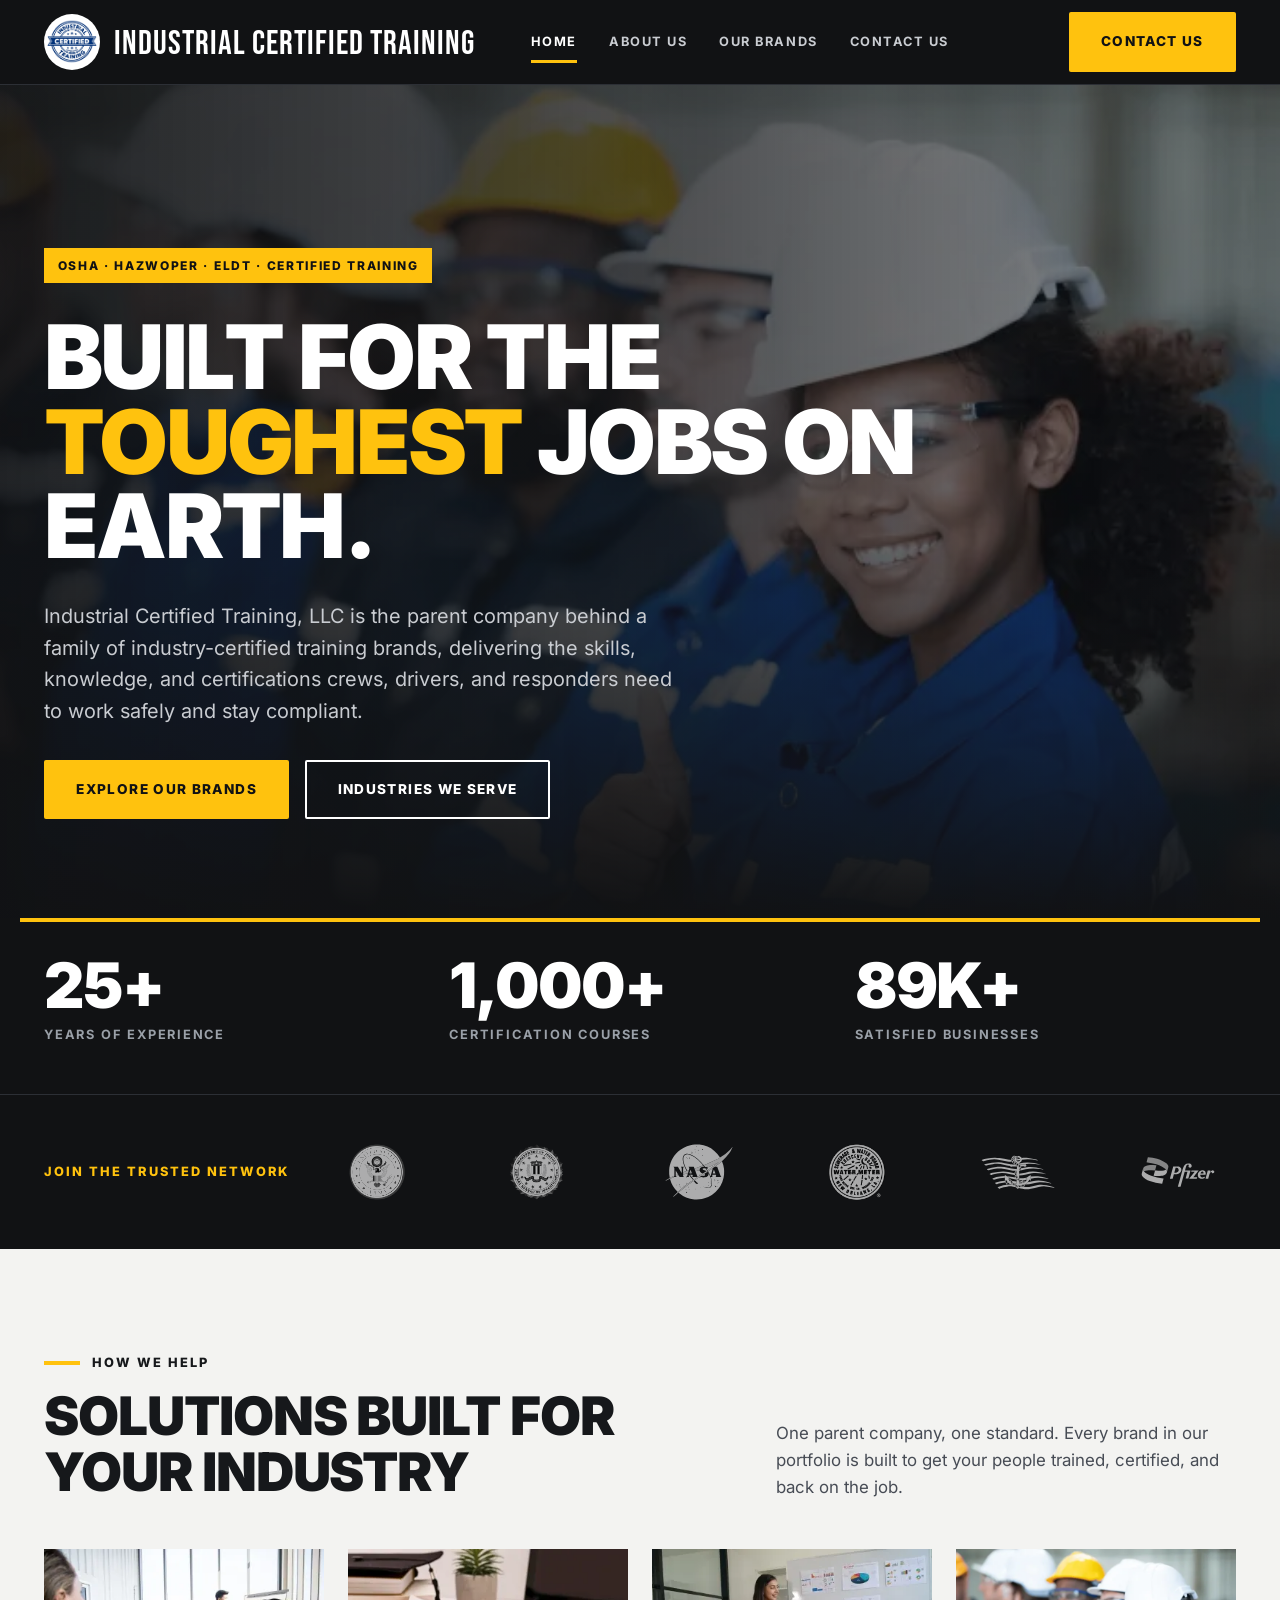
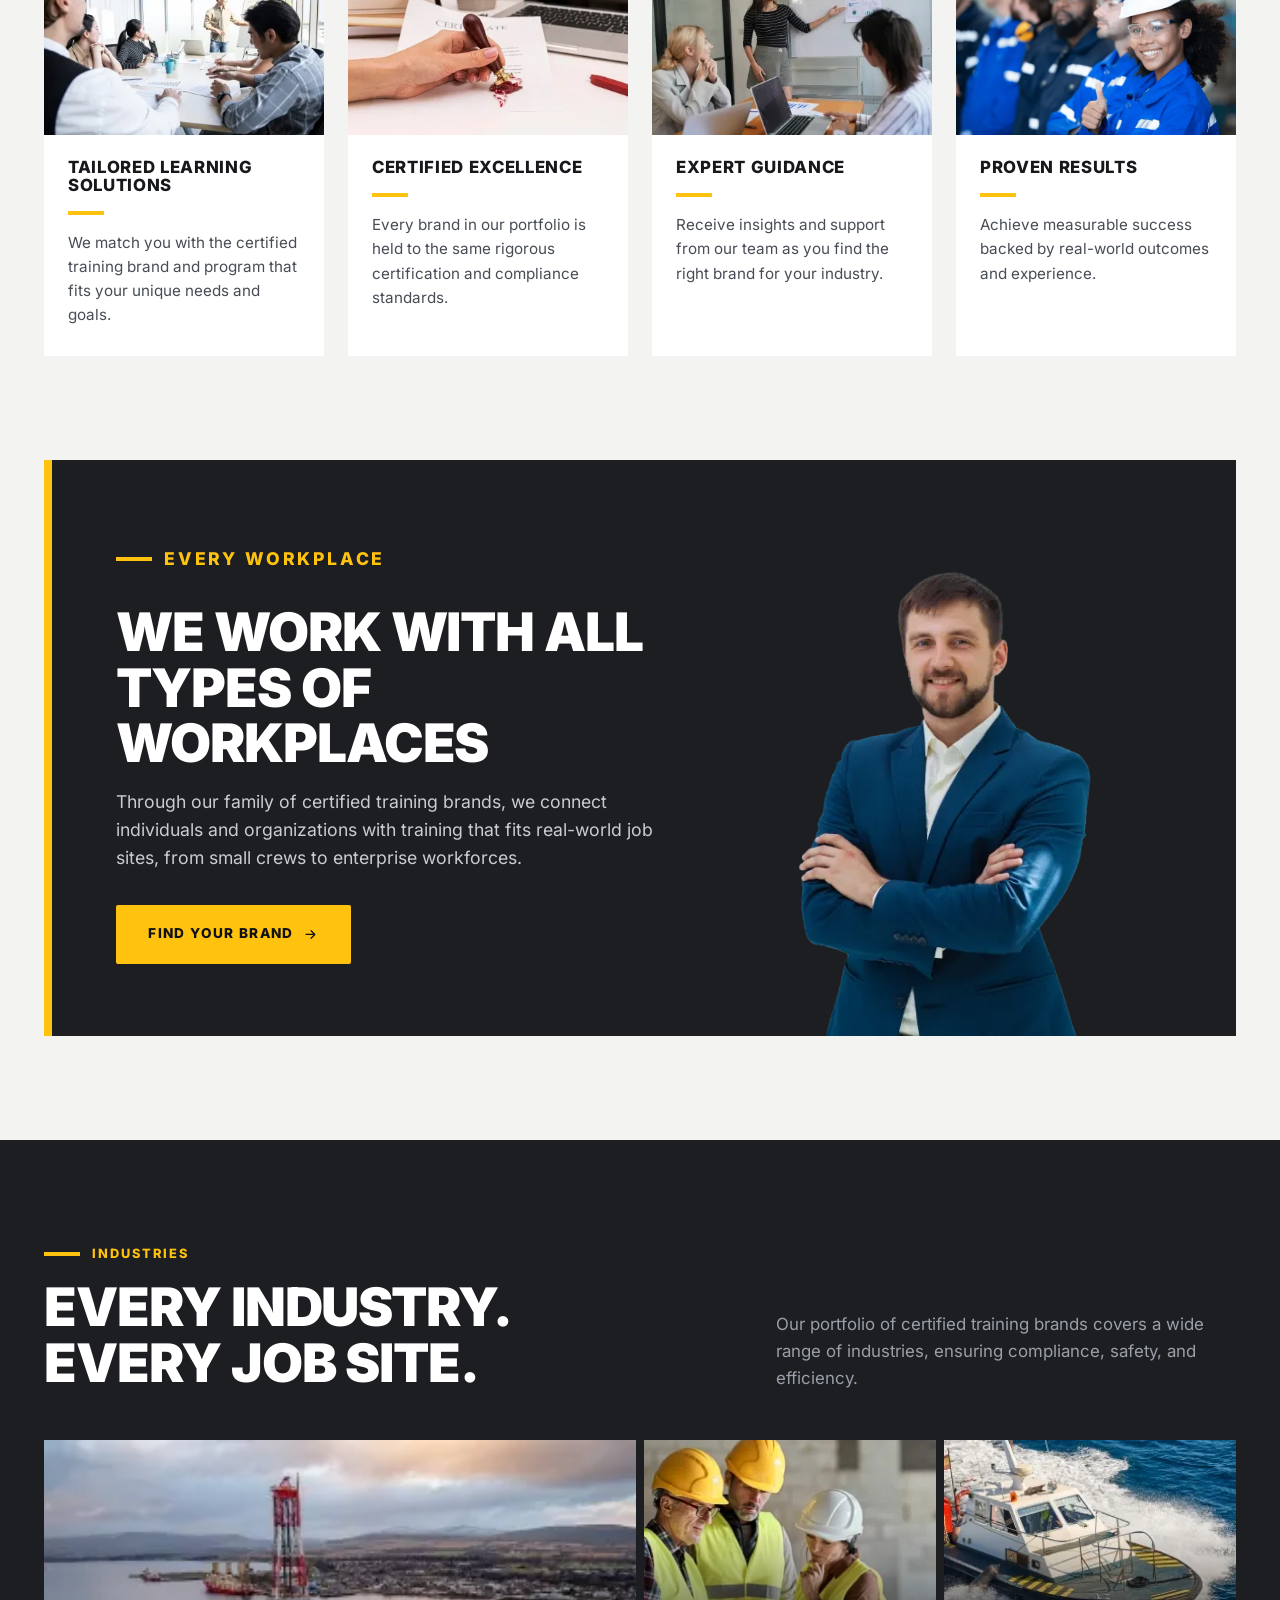
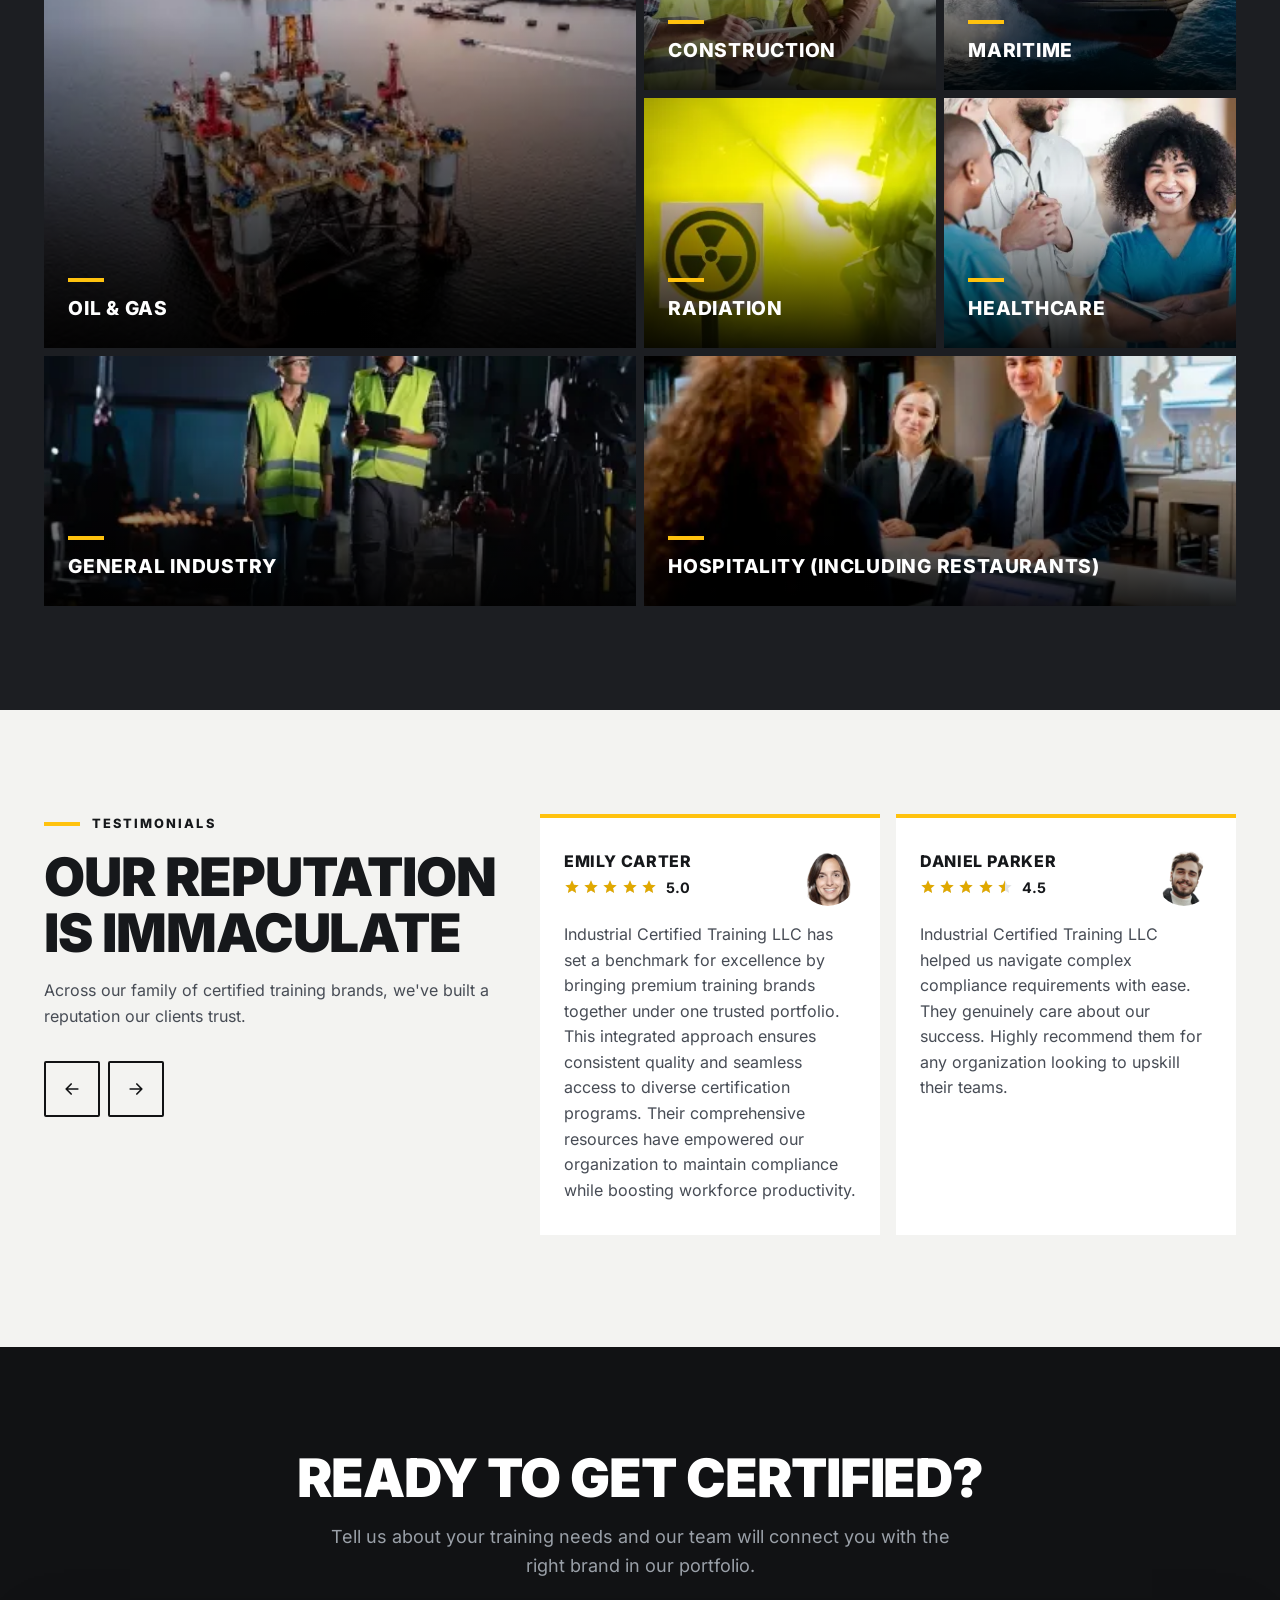
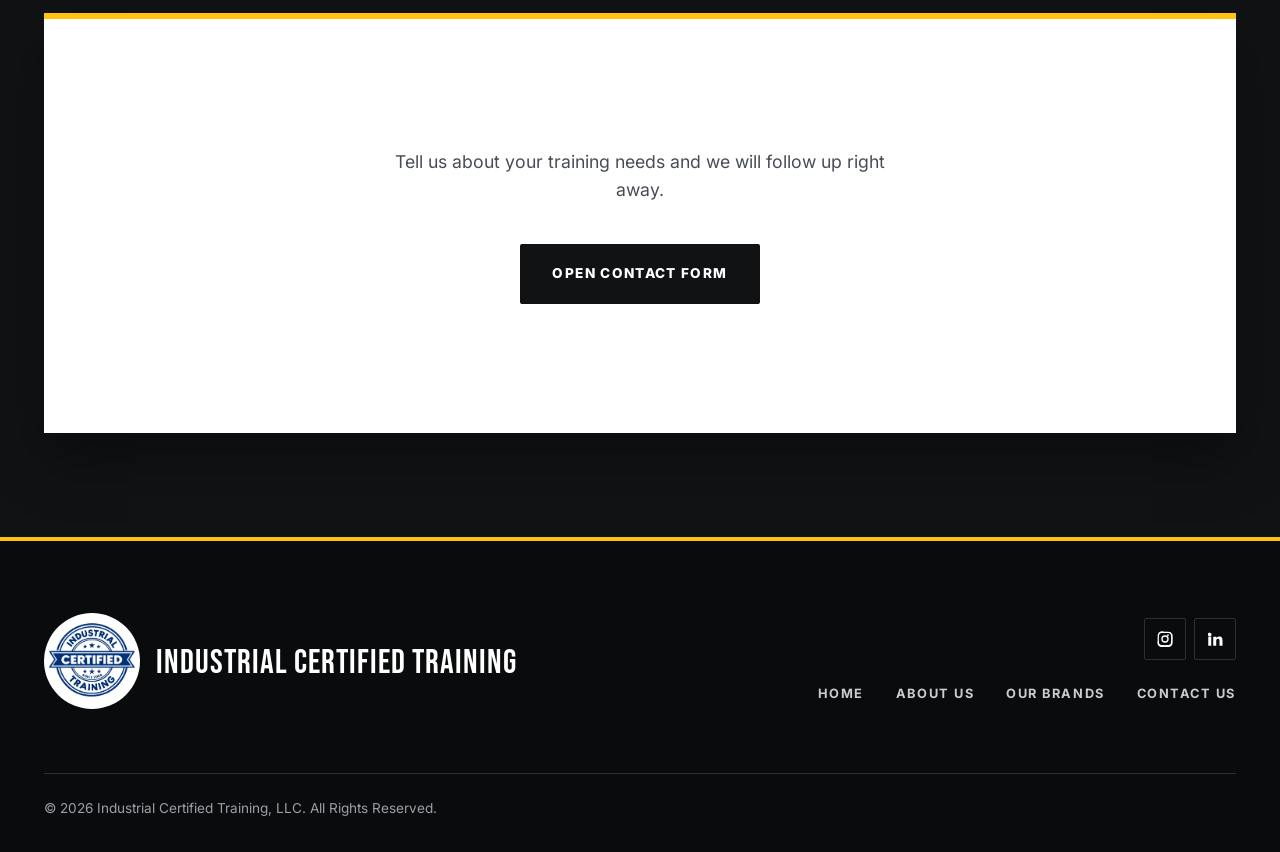
==== index.html @ 362e0325 "Use Bebas Neue wordmark in header/footer; center and tighten brand cards - Header and footer company" ====
<!DOCTYPE html>
<html lang="en">
<head>
    <meta charset="UTF-8">
    <meta name="viewport" content="width=device-width, initial-scale=1.0">

    <!-- Google tag (gtag.js) -->
    <script async src="https://www.googletagmanager.com/gtag/js?id=G-7F2FLD8WXP"></script>
    <script>
      window.dataLayer = window.dataLayer || [];
      function gtag(){dataLayer.push(arguments);}
      gtag('js', new Date());
      gtag('config', 'G-7F2FLD8WXP');
    </script>
    <title>Industrial Certified Training | OSHA, HAZWOPER &amp; Safety Certifications</title>
    <meta name="description" content="Industrial Certified Training is the parent company behind a family of industry-certified safety and compliance training brands serving construction, maritime, healthcare, oil &amp; gas, and more.">
    <meta name="robots" content="index, follow">
    <link rel="canonical" href="https://ictraining.us/">

    <meta property="og:type" content="website">
    <meta property="og:site_name" content="Industrial Certified Training">
    <meta property="og:url" content="https://ictraining.us/">
    <meta property="og:title" content="Industrial Certified Training | OSHA, HAZWOPER &amp; Safety Certifications">
    <meta property="og:description" content="Industrial Certified Training is the parent company behind a family of industry-certified safety and compliance training brands serving construction, maritime, healthcare, oil &amp; gas, and more.">
    <meta property="og:image" content="https://ictraining.us/images/home/home-banner.webp">
    <meta property="og:locale" content="en_US">

    <link rel="icon" href="./images/home/footer-logo.webp" type="image/webp">
    <link rel="preload" href="fonts/inter-var.woff2" as="font" type="font/woff2" crossorigin>
    <link rel="preload" href="fonts/bebas-neue.woff2" as="font" type="font/woff2" crossorigin>
    <link rel="preload" href="images/home/proven-results.webp" as="image" fetchpriority="high">
    <link rel="stylesheet" href="css/style.css">
    <script type="application/ld+json">
    {
      "@context": "https://schema.org",
      "@graph": [
        {
          "@type": "Organization",
          "@id": "https://ictraining.us/#organization",
          "name": "Industrial Certified Training",
          "legalName": "Industrial Certified Training, LLC",
          "url": "https://ictraining.us/",
          "logo": "https://ictraining.us/images/home/footer-logo.webp",
          "description": "Industrial Certified Training, LLC is the parent company behind a family of industry-certified safety and compliance training brands, including HAZWOPER-OSHA, ELDT Training, and OSHA certification programs, serving construction, maritime, healthcare, oil & gas, and general industry.",
          "brand": [
            { "@type": "Brand", "name": "HAZWOPER-OSHA", "url": "https://hazwoper-osha.com" },
            { "@type": "Brand", "name": "ELDT Training", "url": "https://eldttraining.us" },
            { "@type": "Brand", "name": "OSHA Training", "url": "https://oshascorm.org" }
          ],
          "sameAs": [
            "https://www.instagram.com/industrial_certified_training/",
            "https://www.linkedin.com/company/industrial-certified-training/"
          ]
        },
        {
          "@type": "WebSite",
          "@id": "https://ictraining.us/#website",
          "url": "https://ictraining.us/",
          "name": "Industrial Certified Training",
          "publisher": { "@id": "https://ictraining.us/#organization" }
        },
        {
          "@type": "BreadcrumbList",
          "@id": "https://ictraining.us/#breadcrumb",
          "itemListElement": [
            { "@type": "ListItem", "position": 1, "name": "Home", "item": "https://ictraining.us/" }
          ]
        }
      ]
    }
    </script>
</head>
<body>
    <a class="skip-link" href="#main">Skip to content</a>

    <svg aria-hidden="true" style="position:absolute;width:0;height:0;overflow:hidden" focusable="false">
        <symbol id="icon-menu" viewBox="0 0 24 24"><path d="M3 6h18M3 12h18M3 18h18" stroke="currentColor" stroke-width="2" stroke-linecap="round"/></symbol>
        <symbol id="icon-close" viewBox="0 0 24 24"><path d="M6 6l12 12M18 6L6 18" stroke="currentColor" stroke-width="2" stroke-linecap="round"/></symbol>
        <symbol id="icon-arrow-left" viewBox="0 0 24 24"><path d="M19 12H5M11 6l-6 6 6 6" stroke="currentColor" stroke-width="2" stroke-linecap="round" stroke-linejoin="round" fill="none"/></symbol>
        <symbol id="icon-arrow-right" viewBox="0 0 24 24"><path d="M5 12h14M13 6l6 6-6 6" stroke="currentColor" stroke-width="2" stroke-linecap="round" stroke-linejoin="round" fill="none"/></symbol>
        <symbol id="icon-star" viewBox="0 0 24 24"><path d="M12 2l2.9 6.6 7.1.6-5.4 4.7 1.6 7-6.2-3.8L5.8 21l1.6-7L2 9.2l7.1-.6L12 2z" fill="currentColor"/></symbol>
        <symbol id="icon-check" viewBox="0 0 24 24"><path d="M4 12.5l5 5L20 7" stroke="currentColor" stroke-width="2.2" stroke-linecap="round" stroke-linejoin="round" fill="none"/></symbol>
        <symbol id="icon-shield" viewBox="0 0 24 24"><path d="M12 3l7 3v5.5c0 4.6-3 8.2-7 9.5-4-1.3-7-4.9-7-9.5V6l7-3z" stroke="currentColor" stroke-width="1.8" stroke-linejoin="round" fill="none"/><path d="M9 12l2.2 2.2L15.5 9.5" stroke="currentColor" stroke-width="1.8" stroke-linecap="round" stroke-linejoin="round" fill="none"/></symbol>
        <symbol id="icon-external" viewBox="0 0 24 24"><path d="M14 5h5v5M19 5l-9 9M8 5H5v14h14v-3" stroke="currentColor" stroke-width="1.8" stroke-linecap="round" stroke-linejoin="round" fill="none"/></symbol>
        <symbol id="icon-linkedin" viewBox="0 0 24 24"><path fill="currentColor" d="M4.98 3.5a2.5 2.5 0 1 1-.02 5 2.5 2.5 0 0 1 .02-5zM3 9h4v12H3V9zm7 0h3.8v1.7h.05c.53-1 1.83-2.05 3.77-2.05C21.4 8.65 22 11 22 14.1V21h-4v-6.1c0-1.45-.03-3.32-2.02-3.32-2.03 0-2.34 1.58-2.34 3.22V21h-4V9z"/></symbol>
        <symbol id="icon-instagram" viewBox="0 0 24 24"><path fill="currentColor" d="M12 2.2c2.7 0 3 .01 4.12.06 1.11.05 1.87.23 2.53.48.7.27 1.29.63 1.87 1.21.58.58.94 1.17 1.21 1.87.25.66.43 1.42.48 2.53.05 1.12.06 1.42.06 4.12s-.01 3-.06 4.12c-.05 1.11-.23 1.87-.48 2.53-.27.7-.63 1.29-1.21 1.87-.58.58-1.17.94-1.87 1.21-.66.25-1.42.43-2.53.48-1.12.05-1.42.06-4.12.06s-3-.01-4.12-.06c-1.11-.05-1.87-.23-2.53-.48-.7-.27-1.29-.63-1.87-1.21-.58-.58-.94-1.17-1.21-1.87-.25-.66-.43-1.42-.48-2.53C2.21 15 2.2 14.7 2.2 12s.01-3 .06-4.12c.05-1.11.23-1.87.48-2.53.27-.7.63-1.29 1.21-1.87.58-.58 1.17-.94 1.87-1.21.66-.25 1.42-.43 2.53-.48C9 2.21 9.3 2.2 12 2.2zm0 1.8c-2.65 0-2.96.01-4.01.06-.96.04-1.48.2-1.83.34-.46.18-.79.39-1.13.74-.35.34-.56.67-.74 1.13-.14.35-.3.87-.34 1.83-.05 1.05-.06 1.36-.06 4.01s.01 2.96.06 4.01c.04.96.2 1.48.34 1.83.18.46.39.79.74 1.13.34.35.67.56 1.13.74.35.14.87.3 1.83.34 1.05.05 1.36.06 4.01.06s2.96-.01 4.01-.06c.96-.04 1.48-.2 1.83-.34.46-.18.79-.39 1.13-.74.35-.34.56-.67.74-1.13.14-.35.3-.87.34-1.83.05-1.05.06-1.36.06-4.01s-.01-2.96-.06-4.01c-.04-.96-.2-1.48-.34-1.83a3.03 3.03 0 0 0-.74-1.13 3.03 3.03 0 0 0-1.13-.74c-.35-.14-.87-.3-1.83-.34-1.05-.05-1.36-.06-4.01-.06zm0 3.06a4.94 4.94 0 1 1 0 9.88 4.94 4.94 0 0 1 0-9.88zm0 1.8a3.14 3.14 0 1 0 0 6.28 3.14 3.14 0 0 0 0-6.28zm5.13-1.99a1.15 1.15 0 1 1-2.3 0 1.15 1.15 0 0 1 2.3 0z"/></symbol>
    </svg>

    <header class="site-header">
        <div class="container nav">
            <a class="nav-brand" href="./index.html" aria-label="Industrial Certified Training home">
                <img src="images/home/footer-logo.webp" alt="Industrial Certified Training" width="900" height="834">
                <span class="nav-brand__text">Industrial Certified Training</span>
            </a>
            <button class="nav-toggle" type="button" aria-controls="navbarNav" aria-expanded="false" aria-label="Toggle navigation menu">
                <svg class="icon icon-menu" aria-hidden="true"><use href="#icon-menu"></use></svg>
                <svg class="icon icon-close" aria-hidden="true"><use href="#icon-close"></use></svg>
            </button>
            <nav class="nav-links" id="navbarNav" aria-label="Primary">
                <a href="./index.html" aria-current="page">Home</a>
                <a href="./about-us.html">About Us</a>
                <a href="./our-brands.html">Our Brands</a>
                <a href="./contact-us.html">Contact Us</a>
                <a href="#typeform-section" class="btn btn-primary nav-cta--mobile">Contact Us</a>
            </nav>
            <a href="#typeform-section" class="btn btn-primary nav-cta">Contact Us</a>
        </div>
    </header>

    <main id="main">
        <section class="hero">
            <div class="hero__bg">
                <img src="images/home/proven-results.webp" alt="" width="700" height="466" fetchpriority="high">
            </div>
            <div class="container">
                <div class="hero__content">
                    <span class="hero__tag">OSHA &middot; HAZWOPER &middot; ELDT &middot; Certified Training</span>
                    <h1>Built for the <span>toughest</span> jobs on earth.</h1>
                    <p>Industrial Certified Training, LLC is the parent company behind a family of industry-certified training brands, delivering the skills, knowledge, and certifications crews, drivers, and responders need to work safely and stay compliant.</p>
                    <div class="hero__actions">
                        <a href="./our-brands.html" class="btn btn-primary">Explore Our Brands</a>
                        <a href="#industries" class="btn btn-outline">Industries We Serve</a>
                    </div>
                </div>
            </div>
        </section>

        <section class="stats" aria-label="Company highlights">
            <div class="container stats__grid">
                <div>
                    <div class="stats__number"><span class="counter" data-target="25">0</span>+</div>
                    <p class="stats__label">Years of Experience</p>
                </div>
                <div>
                    <div class="stats__number"><span class="counter" data-target="1000">0</span>+</div>
                    <p class="stats__label">Certification Courses</p>
                </div>
                <div>
                    <div class="stats__number"><span class="counter" data-target="89">0</span>K+</div>
                    <p class="stats__label">Satisfied Businesses</p>
                </div>
            </div>
        </section>

        <section class="trusted">
            <div class="container trusted__inner">
                <h2 class="trusted__title">Join the Trusted Network</h2>
                <div class="trusted__grid">
                    <img src="images/home/us-army-logo.webp" alt="U.S. Army" width="400" height="200" loading="lazy">
                    <img src="images/home/fbi-logo.webp" alt="Federal Bureau of Investigation" width="400" height="200" loading="lazy">
                    <img src="images/home/nasa-logo.svg" alt="NASA" width="196" height="98" loading="lazy">
                    <img src="images/home/water-meter.webp" alt="Water Meter Industries" width="400" height="200" loading="lazy">
                    <img src="images/home/us-sailors-logo.svg" alt="U.S. Navy Sailors" width="196" height="98" loading="lazy">
                    <img src="images/home/pfizer-logo.svg" alt="Pfizer" width="196" height="98" loading="lazy">
                </div>
            </div>
        </section>

        <section class="section section--alt services-we-offer">
            <div class="container">
                <div class="section-head">
                    <div>
                        <p class="section-eyebrow">How we help</p>
                        <h2>Solutions built for your industry</h2>
                    </div>
                    <p>One parent company, one standard. Every brand in our portfolio is built to get your people trained, certified, and back on the job.</p>
                </div>
                <div class="services__grid">
                    <article class="service-card">
                        <img src="./images/home/tailored-learning-solution-img.webp" alt="" width="397" height="257" loading="lazy">
                        <div class="service-card__body">
                            <h3 class="service-card__title">Tailored Learning Solutions</h3>
                            <hr class="service-card__rule">
                            <p class="service-card__text">We match you with the certified training brand and program that fits your unique needs and goals.</p>
                        </div>
                    </article>
                    <article class="service-card">
                        <img src="./images/home/certified-excellence-img.webp" alt="" width="397" height="257" loading="lazy">
                        <div class="service-card__body">
                            <h3 class="service-card__title">Certified Excellence</h3>
                            <hr class="service-card__rule">
                            <p class="service-card__text">Every brand in our portfolio is held to the same rigorous certification and compliance standards.</p>
                        </div>
                    </article>
                    <article class="service-card">
                        <img src="./images/home/expert-guidance-img.webp" alt="" width="397" height="257" loading="lazy">
                        <div class="service-card__body">
                            <h3 class="service-card__title">Expert Guidance</h3>
                            <hr class="service-card__rule">
                            <p class="service-card__text">Receive insights and support from our team as you find the right brand for your industry.</p>
                        </div>
                    </article>
                    <article class="service-card">
                        <img src="./images/home/proven-results.webp" alt="" width="700" height="466" loading="lazy">
                        <div class="service-card__body">
                            <h3 class="service-card__title">Proven Results</h3>
                            <hr class="service-card__rule">
                            <p class="service-card__text">Achieve measurable success backed by real-world outcomes and experience.</p>
                        </div>
                    </article>
                </div>
            </div>
        </section>

        <section class="section section--alt section--flush-top">
            <div class="container">
                <div class="work-with">
                    <div class="work-with__grid">
                        <div>
                            <p class="section-eyebrow">Every workplace</p>
                            <h2>We work with all types of workplaces</h2>
                            <p>Through our family of certified training brands, we connect individuals and organizations with training that fits real-world job sites, from small crews to enterprise workforces.</p>
                            <a href="./our-brands.html" class="btn btn-primary">Find Your Brand <svg class="icon" aria-hidden="true"><use href="#icon-arrow-right"></use></svg></a>
                        </div>
                        <div class="work-with__media">
                            <img src="./images/home/we-work-with-man-img.webp" alt="Worker equipped for industrial safety compliance" width="375" height="556" loading="lazy">
                        </div>
                    </div>
                </div>
            </div>
        </section>

        <section class="section section--char industries" id="industries">
            <div class="container">
                <div class="section-head">
                    <div>
                        <p class="section-eyebrow">Industries</p>
                        <h2>Every industry.<br>Every job site.</h2>
                    </div>
                    <p>Our portfolio of certified training brands covers a wide range of industries, ensuring compliance, safety, and efficiency.</p>
                </div>
                <div class="industries__grid">
                    <div class="industry-card">
                        <img src="images/home/ct-oil-and-gas.webp" alt="Oil and gas industry training" width="397" height="265" loading="lazy">
                        <p class="industry-card__label">Oil &amp; Gas</p>
                        <div class="industry-card__overlay"><strong>Oil &amp; Gas</strong><p>Power safe operations with industry-specific oil and gas safety training.</p></div>
                    </div>
                    <div class="industry-card">
                        <img src="./images/home/ct-construction.webp" alt="Construction industry training" width="290" height="323" loading="lazy">
                        <p class="industry-card__label">Construction</p>
                        <div class="industry-card__overlay"><strong>Construction</strong><p>Build safer worksites with comprehensive safety and compliance training.</p></div>
                    </div>
                    <div class="industry-card">
                        <img src="images/home/ct-maritime.webp" alt="Maritime industry training" width="288" height="323" loading="lazy">
                        <p class="industry-card__label">Maritime</p>
                        <div class="industry-card__overlay"><strong>Maritime</strong><p>Navigate safety at sea with specialized maritime industry training.</p></div>
                    </div>
                    <div class="industry-card">
                        <img src="images/home/ct-radiation.webp" alt="Radiation safety training" width="297" height="323" loading="lazy">
                        <p class="industry-card__label">Radiation</p>
                        <div class="industry-card__overlay"><strong>Radiation</strong><p>Ensure radiation safety with expert-led certification courses.</p></div>
                    </div>
                    <div class="industry-card">
                        <img src="images/home/ct-heathcare.webp" alt="Healthcare industry training" width="297" height="323" loading="lazy">
                        <p class="industry-card__label">Healthcare</p>
                        <div class="industry-card__overlay"><strong>Healthcare</strong><p>Prioritize patient and worker safety through tailored healthcare training programs.</p></div>
                    </div>
                    <div class="industry-card">
                        <img src="images/home/ct-general-industry.webp" alt="General industry training" width="397" height="265" loading="lazy">
                        <p class="industry-card__label">General Industry</p>
                        <div class="industry-card__overlay"><strong>General Industry</strong><p>Strengthen workplace safety across diverse industries with essential training.</p></div>
                    </div>
                    <div class="industry-card">
                        <img src="images/home/ct-hospitality.webp" alt="Hospitality industry training" width="397" height="265" loading="lazy">
                        <p class="industry-card__label">Hospitality (Including Restaurants)</p>
                        <div class="industry-card__overlay"><strong>Hospitality</strong><p>Elevate guest experiences by ensuring staff safety and compliance in hospitality.</p></div>
                    </div>
                </div>
            </div>
        </section>

        <section class="section section--alt">
            <div class="container testimonials__layout" data-carousel>
                <div class="testimonials__intro">
                    <p class="section-eyebrow">Testimonials</p>
                    <h2>Our Reputation is Immaculate</h2>
                    <p>Across our family of certified training brands, we've built a reputation our clients trust.</p>
                    <div class="testimonials__nav">
                        <button type="button" class="carousel-btn" data-carousel-prev aria-label="Previous testimonial"><svg class="icon" aria-hidden="true"><use href="#icon-arrow-left"></use></svg></button>
                        <button type="button" class="carousel-btn" data-carousel-next aria-label="Next testimonial"><svg class="icon" aria-hidden="true"><use href="#icon-arrow-right"></use></svg></button>
                    </div>
                </div>
                <div>
                    <ul class="testimonial-track" data-carousel-track>
                        <li class="testimonial-card">
                            <div class="testimonial-card__head">
                                <div>
                                    <h3 class="testimonial-card__name">Emily Carter</h3>
                                    <span class="rating">
                                        <span class="rating-star"><svg class="icon" aria-hidden="true"><use href="#icon-star"></use></svg><span class="star-fg"><svg class="icon" aria-hidden="true"><use href="#icon-star"></use></svg></span></span>
                                        <span class="rating-star"><svg class="icon" aria-hidden="true"><use href="#icon-star"></use></svg><span class="star-fg"><svg class="icon" aria-hidden="true"><use href="#icon-star"></use></svg></span></span>
                                        <span class="rating-star"><svg class="icon" aria-hidden="true"><use href="#icon-star"></use></svg><span class="star-fg"><svg class="icon" aria-hidden="true"><use href="#icon-star"></use></svg></span></span>
                                        <span class="rating-star"><svg class="icon" aria-hidden="true"><use href="#icon-star"></use></svg><span class="star-fg"><svg class="icon" aria-hidden="true"><use href="#icon-star"></use></svg></span></span>
                                        <span class="rating-star"><svg class="icon" aria-hidden="true"><use href="#icon-star"></use></svg><span class="star-fg"><svg class="icon" aria-hidden="true"><use href="#icon-star"></use></svg></span></span>
                                        <span class="rating-score">5.0</span>
                                    </span>
                                </div>
                                <div class="testimonial-avatar"><img src="./images/home/emily-carter.webp" alt="" width="160" height="160" loading="lazy"></div>
                            </div>
                            <p>Industrial Certified Training LLC has set a benchmark for excellence by bringing premium training brands together under one trusted portfolio. This integrated approach ensures consistent quality and seamless access to diverse certification programs. Their comprehensive resources have empowered our organization to maintain compliance while boosting workforce productivity.</p>
                        </li>
                        <li class="testimonial-card">
                            <div class="testimonial-card__head">
                                <div>
                                    <h3 class="testimonial-card__name">Daniel Parker</h3>
                                    <span class="rating">
                                        <span class="rating-star"><svg class="icon" aria-hidden="true"><use href="#icon-star"></use></svg><span class="star-fg"><svg class="icon" aria-hidden="true"><use href="#icon-star"></use></svg></span></span>
                                        <span class="rating-star"><svg class="icon" aria-hidden="true"><use href="#icon-star"></use></svg><span class="star-fg"><svg class="icon" aria-hidden="true"><use href="#icon-star"></use></svg></span></span>
                                        <span class="rating-star"><svg class="icon" aria-hidden="true"><use href="#icon-star"></use></svg><span class="star-fg"><svg class="icon" aria-hidden="true"><use href="#icon-star"></use></svg></span></span>
                                        <span class="rating-star"><svg class="icon" aria-hidden="true"><use href="#icon-star"></use></svg><span class="star-fg"><svg class="icon" aria-hidden="true"><use href="#icon-star"></use></svg></span></span>
                                        <span class="rating-star half"><svg class="icon" aria-hidden="true"><use href="#icon-star"></use></svg><span class="star-fg"><svg class="icon" aria-hidden="true"><use href="#icon-star"></use></svg></span></span>
                                        <span class="rating-score">4.5</span>
                                    </span>
                                </div>
                                <div class="testimonial-avatar"><img src="./images/home/daniel-parker.webp" alt="" width="160" height="160" loading="lazy"></div>
                            </div>
                            <p>Industrial Certified Training LLC helped us navigate complex compliance requirements with ease. They genuinely care about our success. Highly recommend them for any organization looking to upskill their teams.</p>
                        </li>
                        <li class="testimonial-card">
                            <div class="testimonial-card__head">
                                <div>
                                    <h3 class="testimonial-card__name">Brandon Scott</h3>
                                    <span class="rating">
                                        <span class="rating-star"><svg class="icon" aria-hidden="true"><use href="#icon-star"></use></svg><span class="star-fg"><svg class="icon" aria-hidden="true"><use href="#icon-star"></use></svg></span></span>
                                        <span class="rating-star"><svg class="icon" aria-hidden="true"><use href="#icon-star"></use></svg><span class="star-fg"><svg class="icon" aria-hidden="true"><use href="#icon-star"></use></svg></span></span>
                                        <span class="rating-star"><svg class="icon" aria-hidden="true"><use href="#icon-star"></use></svg><span class="star-fg"><svg class="icon" aria-hidden="true"><use href="#icon-star"></use></svg></span></span>
                                        <span class="rating-star"><svg class="icon" aria-hidden="true"><use href="#icon-star"></use></svg><span class="star-fg"><svg class="icon" aria-hidden="true"><use href="#icon-star"></use></svg></span></span>
                                        <span class="rating-star half"><svg class="icon" aria-hidden="true"><use href="#icon-star"></use></svg><span class="star-fg"><svg class="icon" aria-hidden="true"><use href="#icon-star"></use></svg></span></span>
                                        <span class="rating-score">4.5</span>
                                    </span>
                                </div>
                                <div class="testimonial-avatar"><img src="./images/home/brandon-scott.webp" alt="" width="160" height="160" loading="lazy"></div>
                            </div>
                            <p>Managing regulatory and safety trainings used to be overwhelming, but Industrial Certified Training LLC made it simple by connecting us with the right certified programs. Employees find the courses engaging, and we've seen noticeable improvements in workplace safety and compliance tracking. It's been an incredible investment.</p>
                        </li>
                        <li class="testimonial-card">
                            <div class="testimonial-card__head">
                                <div>
                                    <h3 class="testimonial-card__name">Sarah Thompson</h3>
                                    <span class="rating">
                                        <span class="rating-star"><svg class="icon" aria-hidden="true"><use href="#icon-star"></use></svg><span class="star-fg"><svg class="icon" aria-hidden="true"><use href="#icon-star"></use></svg></span></span>
                                        <span class="rating-star"><svg class="icon" aria-hidden="true"><use href="#icon-star"></use></svg><span class="star-fg"><svg class="icon" aria-hidden="true"><use href="#icon-star"></use></svg></span></span>
                                        <span class="rating-star"><svg class="icon" aria-hidden="true"><use href="#icon-star"></use></svg><span class="star-fg"><svg class="icon" aria-hidden="true"><use href="#icon-star"></use></svg></span></span>
                                        <span class="rating-star"><svg class="icon" aria-hidden="true"><use href="#icon-star"></use></svg><span class="star-fg"><svg class="icon" aria-hidden="true"><use href="#icon-star"></use></svg></span></span>
                                        <span class="rating-star"><svg class="icon" aria-hidden="true"><use href="#icon-star"></use></svg><span class="star-fg"><svg class="icon" aria-hidden="true"><use href="#icon-star"></use></svg></span></span>
                                        <span class="rating-score">5.0</span>
                                    </span>
                                </div>
                                <div class="testimonial-avatar"><img src="./images/home/sarah-thompson.webp" alt="" width="160" height="160" loading="lazy"></div>
                            </div>
                            <p>From onboarding to final certification, the process was smooth and well organized. Our supervisors particularly appreciated how the courses translated directly into safer day-to-day practices on site.</p>
                        </li>
                        <li class="testimonial-card">
                            <div class="testimonial-card__head">
                                <div>
                                    <h3 class="testimonial-card__name">Marcus Reilly</h3>
                                    <span class="rating">
                                        <span class="rating-star"><svg class="icon" aria-hidden="true"><use href="#icon-star"></use></svg><span class="star-fg"><svg class="icon" aria-hidden="true"><use href="#icon-star"></use></svg></span></span>
                                        <span class="rating-star"><svg class="icon" aria-hidden="true"><use href="#icon-star"></use></svg><span class="star-fg"><svg class="icon" aria-hidden="true"><use href="#icon-star"></use></svg></span></span>
                                        <span class="rating-star"><svg class="icon" aria-hidden="true"><use href="#icon-star"></use></svg><span class="star-fg"><svg class="icon" aria-hidden="true"><use href="#icon-star"></use></svg></span></span>
                                        <span class="rating-star"><svg class="icon" aria-hidden="true"><use href="#icon-star"></use></svg><span class="star-fg"><svg class="icon" aria-hidden="true"><use href="#icon-star"></use></svg></span></span>
                                        <span class="rating-star half"><svg class="icon" aria-hidden="true"><use href="#icon-star"></use></svg><span class="star-fg"><svg class="icon" aria-hidden="true"><use href="#icon-star"></use></svg></span></span>
                                        <span class="rating-score">4.5</span>
                                    </span>
                                </div>
                                <div class="testimonial-avatar"><img src="./images/home/marcus-reilly.webp" alt="" width="160" height="160" loading="lazy"></div>
                            </div>
                            <p>Industrial Certified Training LLC made it easy to keep our certifications current across multiple job sites. Their support team is responsive and genuinely knowledgeable about the regulations we have to meet.</p>
                        </li>
                        <li class="testimonial-card">
                            <div class="testimonial-card__head">
                                <div>
                                    <h3 class="testimonial-card__name">Priya Nair</h3>
                                    <span class="rating">
                                        <span class="rating-star"><svg class="icon" aria-hidden="true"><use href="#icon-star"></use></svg><span class="star-fg"><svg class="icon" aria-hidden="true"><use href="#icon-star"></use></svg></span></span>
                                        <span class="rating-star"><svg class="icon" aria-hidden="true"><use href="#icon-star"></use></svg><span class="star-fg"><svg class="icon" aria-hidden="true"><use href="#icon-star"></use></svg></span></span>
                                        <span class="rating-star"><svg class="icon" aria-hidden="true"><use href="#icon-star"></use></svg><span class="star-fg"><svg class="icon" aria-hidden="true"><use href="#icon-star"></use></svg></span></span>
                                        <span class="rating-star"><svg class="icon" aria-hidden="true"><use href="#icon-star"></use></svg><span class="star-fg"><svg class="icon" aria-hidden="true"><use href="#icon-star"></use></svg></span></span>
                                        <span class="rating-star"><svg class="icon" aria-hidden="true"><use href="#icon-star"></use></svg><span class="star-fg"><svg class="icon" aria-hidden="true"><use href="#icon-star"></use></svg></span></span>
                                        <span class="rating-score">5.0</span>
                                    </span>
                                </div>
                                <div class="testimonial-avatar"><img src="./images/home/priya-nair.webp" alt="" width="160" height="160" loading="lazy"></div>
                            </div>
                            <p>We rolled out training through their network of certified brands across three regional teams and the consistency was excellent. Reporting and completion tracking made our compliance audits far less stressful this year.</p>
                        </li>
                        <li class="testimonial-card">
                            <div class="testimonial-card__head">
                                <div>
                                    <h3 class="testimonial-card__name">James Whitfield</h3>
                                    <span class="rating">
                                        <span class="rating-star"><svg class="icon" aria-hidden="true"><use href="#icon-star"></use></svg><span class="star-fg"><svg class="icon" aria-hidden="true"><use href="#icon-star"></use></svg></span></span>
                                        <span class="rating-star"><svg class="icon" aria-hidden="true"><use href="#icon-star"></use></svg><span class="star-fg"><svg class="icon" aria-hidden="true"><use href="#icon-star"></use></svg></span></span>
                                        <span class="rating-star"><svg class="icon" aria-hidden="true"><use href="#icon-star"></use></svg><span class="star-fg"><svg class="icon" aria-hidden="true"><use href="#icon-star"></use></svg></span></span>
                                        <span class="rating-star"><svg class="icon" aria-hidden="true"><use href="#icon-star"></use></svg><span class="star-fg"><svg class="icon" aria-hidden="true"><use href="#icon-star"></use></svg></span></span>
                                        <span class="rating-star half"><svg class="icon" aria-hidden="true"><use href="#icon-star"></use></svg><span class="star-fg"><svg class="icon" aria-hidden="true"><use href="#icon-star"></use></svg></span></span>
                                        <span class="rating-score">4.5</span>
                                    </span>
                                </div>
                                <div class="testimonial-avatar"><img src="./images/home/james-whitfield.webp" alt="" width="160" height="160" loading="lazy"></div>
                            </div>
                            <p>Solid, practical training that our crews actually pay attention to. Industrial Certified Training LLC connected us with programs that struck the right balance between depth and keeping sessions short enough to fit our schedules.</p>
                        </li>
                    </ul>
                </div>
            </div>
        </section>

        <section class="section contact-cta" id="typeform-section">
            <div class="container">
                <h2 class="text-center">Ready to Get Certified?</h2>
                <p class="text-center lead max-w-prose" style="margin-inline:auto;">Tell us about your training needs and our team will connect you with the right brand in our portfolio.</p>
                <div class="contact-cta__panel">
                    <div class="tf-placeholder" data-tf-placeholder>
                        <p class="contact-cta__loading">Tell us about your training needs and we will follow up right away.</p>
                        <button type="button" class="btn btn-primary" data-tf-trigger="01JFSV156N80ZSB11TZV2MEFP5">Open Contact Form</button>
                    </div>
                </div>
            </div>
        </section>
    </main>

    <footer class="site-footer">
        <div class="container footer-grid">
            <div class="footer-brand">
                <img src="./images/home/footer-logo.webp" alt="" width="900" height="834" loading="lazy">
                <span class="footer-brand__text">Industrial Certified Training</span>
            </div>
            <div class="footer-content">
                <div class="footer-top">
                    <div class="social-icons">
                        <a href="https://www.instagram.com/industrial_certified_training/" class="social-icon" aria-label="Industrial Certified Training on Instagram"><svg class="icon" aria-hidden="true"><use href="#icon-instagram"></use></svg></a>
                        <a href="https://www.linkedin.com/company/industrial-certified-training/" class="social-icon" aria-label="Industrial Certified Training on LinkedIn"><svg class="icon" aria-hidden="true"><use href="#icon-linkedin"></use></svg></a>
                    </div>
                </div>
                <nav class="footer-links" aria-label="Footer">
                    <a href="./index.html">Home</a>
                    <a href="./about-us.html">About Us</a>
                    <a href="./our-brands.html">Our Brands</a>
                    <a href="./contact-us.html">Contact Us</a>
                </nav>
            </div>
            <p class="footer-bottom">&copy; <span id="current_year"></span> Industrial Certified Training, LLC. All Rights Reserved.</p>
        </div>
    </footer>

    <script src="./js/main.js" defer></script>
</body>
</html>
---- css/style.css ----
/* ===================== Fonts (self-hosted) ===================== */
@font-face {
  font-family: 'Inter';
  font-style: normal;
  font-weight: 100 900;
  font-display: swap;
  src: url('../fonts/inter-var.woff2') format('woff2');
}
@font-face {
  font-family: 'Bebas Neue';
  font-style: normal;
  font-weight: 400;
  font-display: swap;
  src: url('../fonts/bebas-neue.woff2') format('woff2');
}

/* ===================== Design tokens ===================== */
:root {
  --color-black: #111214;
  --color-char: #1c1e22;
  --color-char-2: #25282d;
  --color-yellow: #ffc20e;
  --color-yellow-dark: #e0a800;
  --color-text: #16181b;
  --color-text-secondary: #474c55;
  --color-text-muted: #6b7079;
  --color-on-dark: #ffffff;
  --color-on-dark-secondary: #c9ccd1;
  --color-on-dark-muted: #9aa0a8;
  --color-bg: #ffffff;
  --color-bg-alt: #f3f3f1;
  --color-border: #e1e2e4;
  --color-border-dark: #2c2f35;
  --color-white: #ffffff;

  --font-heading: 'Inter', system-ui, -apple-system, 'Segoe UI', sans-serif;
  --font-body: 'Inter', system-ui, -apple-system, 'Segoe UI', sans-serif;
  --font-wordmark: 'Bebas Neue', 'Oswald', 'Arial Narrow', sans-serif;

  --space-1: 0.25rem;
  --space-2: 0.5rem;
  --space-3: 1rem;
  --space-4: 1.5rem;
  --space-5: 2rem;
  --space-6: 3rem;
  --space-7: 4.5rem;
  --space-8: 6.5rem;

  --radius-sm: 2px;

  --shadow-sm: 0 2px 8px rgba(0, 0, 0, 0.08);
  --shadow-md: 0 14px 34px rgba(0, 0, 0, 0.16);
  --shadow-lg: 0 24px 56px rgba(0, 0, 0, 0.35);

  --header-h: 84px;
  --container-max: 1240px;
  --transition: 0.25s ease;
}

/* ===================== Reset ===================== */
*, *::before, *::after { box-sizing: border-box; }
html { scroll-behavior: smooth; scroll-padding-top: var(--header-h); }
@media (prefers-reduced-motion: reduce) {
  html { scroll-behavior: auto; }
  *, *::before, *::after { animation-duration: 0.01ms !important; animation-iteration-count: 1 !important; transition-duration: 0.01ms !important; scroll-behavior: auto !important; }
}
body {
  margin: 0;
  font-family: var(--font-body);
  color: var(--color-text);
  background: var(--color-bg);
  line-height: 1.6;
  -webkit-font-smoothing: antialiased;
}
img { max-width: 100%; height: auto; display: block; }
a { color: inherit; text-decoration: none; }
ul { margin: 0; padding: 0; list-style: none; }
button { font: inherit; cursor: pointer; }
svg { display: block; }

h1, h2, h3, h4, h5, h6 {
  font-family: var(--font-heading);
  font-weight: 800;
  line-height: 1.05;
  letter-spacing: -0.02em;
  margin: 0 0 var(--space-3);
  color: var(--color-text);
}
h1 { font-size: clamp(2.6rem, 1.4rem + 5.2vw, 6rem); font-weight: 900; text-transform: uppercase; line-height: 0.95; letter-spacing: -0.03em; }
h2 { font-size: clamp(2rem, 1.4rem + 2.4vw, 3.5rem); font-weight: 900; text-transform: uppercase; letter-spacing: -0.02em; }
h3 { font-size: 1.3rem; letter-spacing: -0.01em; }
h4 { font-size: 0.85rem; text-transform: uppercase; letter-spacing: 0.12em; }
p { margin: 0 0 var(--space-3); color: var(--color-text-secondary); }
.lead { font-size: 1.125rem; color: var(--color-text-secondary); }

.icon { width: 1em; height: 1em; fill: none; }

/* ===================== Layout helpers ===================== */
.container { width: 100%; max-width: var(--container-max); margin-inline: auto; padding-inline: var(--space-4); }

/* Grid items default to min-width:auto, which lets a replaced element's
   intrinsic size (e.g. a wide image) blow out the track. Reset it everywhere. */
.stats__grid > *, .services__grid > *, .work-with__grid > *, .section-head > *,
.industries__grid > *, .testimonials__layout > *, .story-row > *, .brand-grid > * {
  min-width: 0;
}
.section { padding-block: var(--space-8); }
.section--dark { background: var(--color-black); color: var(--color-on-dark); }
.section--char { background: var(--color-char); color: var(--color-on-dark); }
.section--alt { background: var(--color-bg-alt); }
.section--flush-top { padding-top: 0; }
.section--dark h2, .section--dark h3, .section--char h2, .section--char h3 { color: var(--color-on-dark); }
.section--dark p, .section--char p { color: var(--color-on-dark-muted); }

.section-eyebrow {
  display: flex; align-items: center; gap: 0.75rem;
  font-weight: 800; text-transform: uppercase; letter-spacing: 0.16em;
  color: var(--color-text); font-size: 0.8rem; margin-bottom: var(--space-3);
}
.section-eyebrow::before { content: ''; width: 36px; height: 4px; background: var(--color-yellow); flex-shrink: 0; }
.section--dark .section-eyebrow, .section--char .section-eyebrow { color: var(--color-yellow); }
.text-center .section-eyebrow, .section-eyebrow.text-center { justify-content: center; }

.section-head { display: grid; gap: var(--space-4); align-items: end; margin-bottom: var(--space-6); }
.section-head h2 { margin: 0; }
.section-head > p { margin: 0; max-width: 460px; font-size: 1.05rem; }
@media (min-width: 992px) { .section-head { grid-template-columns: 1.2fr 1fr; } .section-head > p { justify-self: end; } }

.text-center { text-align: center; }
.visually-hidden {
  position: absolute; width: 1px; height: 1px; padding: 0; margin: -1px;
  overflow: hidden; clip: rect(0, 0, 0, 0); white-space: nowrap; border: 0;
}

.skip-link {
  position: absolute; top: -100px; left: var(--space-3);
  background: var(--color-yellow); color: var(--color-black); font-weight: 700;
  padding: 0.75rem 1.25rem; z-index: 2000; transition: top var(--transition);
}
.skip-link:focus { top: var(--space-3); }

:focus-visible { outline: 3px solid var(--color-yellow); outline-offset: 2px; }

/* ===================== Buttons ===================== */
.btn {
  display: inline-flex; align-items: center; justify-content: center; gap: 0.6rem;
  padding: 1.05rem 1.9rem; border-radius: var(--radius-sm);
  font-weight: 800; font-size: 0.85rem; letter-spacing: 0.1em; text-transform: uppercase;
  border: 2px solid transparent; min-height: 48px;
  transition: transform var(--transition), box-shadow var(--transition), background var(--transition), color var(--transition), border-color var(--transition);
}
.btn .icon { width: 1.1em; height: 1.1em; }
.btn-primary { background: var(--color-yellow); color: var(--color-black); }
.btn-primary:hover, .btn-primary:focus-visible { background: var(--color-white); transform: translateY(-2px); box-shadow: var(--shadow-md); }
.btn-outline { background: transparent; color: var(--color-white); border-color: var(--color-white); }
.btn-outline:hover, .btn-outline:focus-visible { background: var(--color-white); color: var(--color-black); }
.btn-dark { background: var(--color-black); color: var(--color-white); }
.btn-dark:hover, .btn-dark:focus-visible { background: var(--color-yellow); color: var(--color-black); }

/* ===================== Header ===================== */
.site-header {
  position: sticky; top: 0; z-index: 1000;
  background: var(--color-black); color: var(--color-white);
  border-bottom: 1px solid var(--color-border-dark);
}
.nav { display: flex; align-items: center; justify-content: space-between; height: var(--header-h); gap: var(--space-5); }
.nav-brand { display: flex; align-items: center; gap: 0.85rem; flex-shrink: 0; }
.nav-brand img { height: 56px; width: 56px; object-fit: contain; background: var(--color-white); border-radius: 50%; padding: 3px; }
.nav-brand__text { font-family: var(--font-wordmark); font-weight: 400; font-size: 2.1rem; letter-spacing: 0.03em; text-transform: uppercase; line-height: 1; white-space: nowrap; padding-top: 0.15em; }
.nav-links { display: flex; align-items: center; gap: var(--space-5); margin-right: auto; margin-left: var(--space-4); }
.nav-links a:not(.btn) {
  white-space: nowrap; font-weight: 700; font-size: 0.8rem; letter-spacing: 0.12em; text-transform: uppercase;
  color: var(--color-on-dark-secondary); position: relative; padding-block: 0.4rem;
  transition: color var(--transition);
}
.nav-links a:not(.btn)::after {
  content: ''; position: absolute; left: 0; bottom: -4px; width: 0; height: 3px;
  background: var(--color-yellow); transition: width var(--transition);
}
.nav-links a:not(.btn):hover { color: var(--color-white); }
.nav-links a:not(.btn):hover::after, .nav-links a[aria-current="page"]::after { width: 100%; }
.nav-links a[aria-current="page"] { color: var(--color-white); }
.nav-cta { display: none; white-space: nowrap; }
@media (min-width: 992px) { .nav-cta { display: inline-flex; } .nav-cta--mobile { display: none; } }

.nav-toggle {
  display: inline-flex; align-items: center; justify-content: center;
  width: 46px; height: 46px; border: 1px solid var(--color-border-dark); border-radius: var(--radius-sm);
  background: var(--color-char); color: var(--color-white);
}
.nav-toggle .icon { width: 22px; height: 22px; }
.nav-toggle .icon-close { display: none; }
.nav-toggle[aria-expanded="true"] .icon-menu { display: none; }
.nav-toggle[aria-expanded="true"] .icon-close { display: block; }

@media (max-width: 991.98px) {
  :root { --header-h: 72px; }
  .nav-brand img { height: 46px; width: 46px; }
  .nav-brand__text { font-size: 1.35rem; }
  .nav-links {
    position: fixed; top: var(--header-h); left: 0; right: 0; bottom: 0; margin: 0;
    flex-direction: column; align-items: flex-start;
    background: var(--color-black); padding: var(--space-5) var(--space-4);
    border-top: 4px solid var(--color-yellow);
    transform: translateY(-12px); opacity: 0; visibility: hidden; pointer-events: none;
    transition: transform var(--transition), opacity var(--transition), visibility var(--transition);
    gap: var(--space-4); overflow-y: auto;
  }
  .nav-links.is-open { transform: translateY(0); opacity: 1; visibility: visible; pointer-events: auto; }
  .nav-links a:not(.btn) { font-size: 1.1rem; }
}
@media (min-width: 992px) { .nav-toggle { display: none; } }
@media (min-width: 992px) and (max-width: 1199.98px) {
  .nav { gap: var(--space-4); }
  .nav-brand__text { font-size: 1.6rem; }
  .nav-links { gap: var(--space-4); margin-left: var(--space-2); }
  .nav-cta { padding-inline: 1.2rem; }
}
@media (max-width: 379.98px) {
  .nav-brand { gap: 0.6rem; }
  .nav-brand img { height: 40px; width: 40px; }
  .nav-brand__text { font-size: 1.12rem; }
}

/* ===================== Hero / banner ===================== */
.hero {
  position: relative; overflow: hidden; isolation: isolate;
  background: var(--color-black); color: var(--color-white);
  padding-block: clamp(5rem, 3rem + 9vw, 11rem) clamp(4rem, 3rem + 4vw, 6.5rem);
}
.hero__bg { position: absolute; inset: 0; z-index: -2; }
.hero__bg img { width: 100%; height: 100%; object-fit: cover; object-position: center 35%; filter: saturate(0.9); }
.hero::before {
  content: ''; position: absolute; inset: 0; z-index: -1;
  background:
    linear-gradient(90deg, rgba(17,18,20,0.92) 0%, rgba(17,18,20,0.72) 55%, rgba(17,18,20,0.45) 100%),
    linear-gradient(180deg, rgba(17,18,20,0) 55%, var(--color-black) 100%);
}
.hero__content { max-width: 980px; }
.hero__tag {
  display: inline-block; background: var(--color-yellow); color: var(--color-black);
  font-weight: 800; font-size: 0.75rem; letter-spacing: 0.14em; text-transform: uppercase;
  padding: 0.5rem 0.85rem; margin-bottom: var(--space-5);
}
.hero h1 { color: var(--color-white); margin-bottom: var(--space-5); }
.hero h1 span { color: var(--color-yellow); }
.hero p { color: var(--color-on-dark-secondary); font-size: clamp(1.05rem, 1rem + 0.3vw, 1.25rem); max-width: 640px; }
.hero p a { color: var(--color-yellow); text-decoration: underline; text-underline-offset: 3px; }
.hero__actions { display: flex; flex-wrap: wrap; gap: var(--space-3); margin-top: var(--space-5); }

.hero--page { padding-block: clamp(4.5rem, 3rem + 6vw, 8rem) clamp(3.5rem, 2.5rem + 3vw, 5.5rem); }
.hero--page h1 { font-size: clamp(2.3rem, 1.4rem + 3.8vw, 4.75rem); }

/* ===================== Stats ===================== */
.stats { background: var(--color-black); color: var(--color-white); padding-bottom: var(--space-6); }
.stats__grid { display: grid; grid-template-columns: repeat(3, 1fr); gap: var(--space-4); border-top: 4px solid var(--color-yellow); padding-top: var(--space-5); }
.stats__number { font-weight: 900; font-size: clamp(2.6rem, 2rem + 2.4vw, 4.25rem); letter-spacing: -0.03em; line-height: 1; color: var(--color-white); }
.stats__label { color: var(--color-on-dark-muted); font-weight: 700; font-size: 0.8rem; letter-spacing: 0.14em; text-transform: uppercase; margin: var(--space-2) 0 0; }
@media (max-width: 640px) { .stats__grid { grid-template-columns: 1fr; gap: var(--space-5); } }

/* ===================== Trusted network ===================== */
.trusted { background: var(--color-black); padding-block: var(--space-6); border-top: 1px solid var(--color-border-dark); }
.trusted__inner { display: flex; flex-wrap: wrap; align-items: center; gap: var(--space-5); }
.trusted__title { margin: 0; font-size: 0.8rem; font-weight: 800; letter-spacing: 0.16em; text-transform: uppercase; color: var(--color-yellow); flex-shrink: 0; }
.trusted__grid { display: flex; flex-wrap: wrap; align-items: center; justify-content: space-between; gap: var(--space-5); flex: 1; }
.trusted__grid img { max-height: 58px; width: auto; filter: grayscale(1) invert(1) brightness(1.5); opacity: 0.65; transition: opacity var(--transition); }
.trusted__grid img:hover { opacity: 1; }
@media (max-width: 767.98px) {
  .trusted__inner { justify-content: center; text-align: center; }
  .trusted__grid { flex: 1 1 100%; display: grid; grid-template-columns: repeat(3, 1fr); justify-items: center; gap: var(--space-4); }
  .trusted__grid img { max-height: 48px; }
}

/* ===================== Services ===================== */
.services__grid { display: grid; gap: var(--space-4); grid-template-columns: repeat(4, 1fr); }
@media (max-width: 991.98px) { .services__grid { grid-template-columns: repeat(2, 1fr); } }
@media (max-width: 575.98px) { .services__grid { grid-template-columns: 1fr; } }
.service-card {
  background: var(--color-white); display: flex; flex-direction: column;
  border-bottom: 4px solid transparent;
  transition: transform var(--transition), box-shadow var(--transition), border-color var(--transition);
}
.service-card:hover { transform: translateY(-6px); box-shadow: var(--shadow-md); border-bottom-color: var(--color-yellow); }
.service-card img { width: 100%; aspect-ratio: 3 / 2; height: auto; object-fit: cover; }
.service-card__body { padding: var(--space-4); flex: 1; }
.service-card__title { font-size: 1.05rem; font-weight: 800; letter-spacing: 0.04em; text-transform: uppercase; margin-bottom: var(--space-2); }
.service-card__rule { border: none; height: 4px; width: 36px; background: var(--color-yellow); margin: var(--space-3) 0; }
.service-card__text { color: var(--color-text-secondary); margin: 0; font-size: 0.95rem; }

/* ===================== We work with ===================== */
.work-with { background: var(--color-char); color: var(--color-white); position: relative; overflow: hidden; }
.work-with::before { content: ''; position: absolute; left: 0; top: 0; bottom: 0; width: 8px; background: var(--color-yellow); }
.work-with__grid { display: grid; gap: var(--space-5); align-items: center; padding: var(--space-6) var(--space-5) 0; }
@media (min-width: 992px) { .work-with__grid { grid-template-columns: 1.3fr 1fr; padding: var(--space-7) var(--space-7) 0; align-items: end; } .work-with__grid > div:first-child { padding-bottom: var(--space-7); } }
.work-with h2 { color: var(--color-white); }
.work-with .section-eyebrow { color: var(--color-yellow); }
.work-with p { color: var(--color-on-dark-secondary); font-size: 1.1rem; margin-bottom: var(--space-5); }
.work-with__media { max-width: 340px; margin-inline: auto; }
.work-with__media img { width: 100%; height: auto; }

/* ===================== Industries grid ===================== */
.industries__grid {
  display: grid; gap: 8px;
  grid-template-columns: repeat(4, 1fr); grid-auto-rows: 250px;
}
.industries__grid > :first-child { grid-column: span 2; grid-row: span 2; }
.industries__grid > :nth-child(6), .industries__grid > :nth-child(7) { grid-column: span 2; }
@media (max-width: 991.98px) {
  .industries__grid { grid-template-columns: repeat(2, 1fr); grid-auto-rows: 220px; }
  .industries__grid > :first-child { grid-column: span 2; grid-row: span 1; }
  .industries__grid > :nth-child(6), .industries__grid > :nth-child(7) { grid-column: auto; }
}
@media (max-width: 575.98px) {
  .industries__grid { grid-template-columns: 1fr; }
  .industries__grid > * { grid-column: auto !important; }
}
.industry-card { position: relative; overflow: hidden; background: var(--color-char-2); }
.industry-card img { width: 100%; height: 100%; object-fit: cover; transition: transform 0.5s ease; }
.industry-card:hover img { transform: scale(1.06); }
.industry-card::after {
  content: ''; position: absolute; inset: 0;
  background: linear-gradient(180deg, rgba(0,0,0,0) 35%, rgba(0,0,0,0.88) 100%);
}
.industry-card .industry-card__label {
  position: absolute; left: var(--space-4); right: var(--space-4); bottom: var(--space-4); z-index: 1;
  color: var(--color-white); font-weight: 800; font-size: 1.2rem; letter-spacing: 0.04em; text-transform: uppercase; margin: 0;
  transition: opacity var(--transition);
}
.industry-card .industry-card__label::before { content: ''; display: block; width: 36px; height: 4px; background: var(--color-yellow); margin-bottom: 0.7rem; }
.industry-card__overlay {
  position: absolute; inset: 0; z-index: 2; padding: var(--space-4); display: flex; flex-direction: column; justify-content: flex-end;
  background: rgba(17,18,20,0.9); border-bottom: 4px solid var(--color-yellow);
  opacity: 0; transition: opacity var(--transition);
}
.industry-card__overlay strong { color: var(--color-yellow); font-weight: 800; text-transform: uppercase; letter-spacing: 0.06em; margin-bottom: var(--space-2); }
.industry-card:hover .industry-card__overlay, .industry-card:focus-within .industry-card__overlay { opacity: 1; }
.industry-card:hover .industry-card__label { opacity: 0; }
.industry-card__overlay p { color: var(--color-white); margin: 0; font-size: 1rem; }

/* ===================== Testimonials ===================== */
.testimonials__layout { display: grid; gap: var(--space-5); }
@media (min-width: 992px) { .testimonials__layout { grid-template-columns: 0.8fr 1.2fr; align-items: start; } }
.testimonials__nav { display: flex; gap: var(--space-2); margin-top: var(--space-5); }
.carousel-btn {
  width: 56px; height: 56px; border: 2px solid var(--color-black); border-radius: var(--radius-sm);
  background: transparent; display: inline-flex; align-items: center; justify-content: center; color: var(--color-black);
  transition: background var(--transition), color var(--transition), border-color var(--transition);
}
.carousel-btn:hover, .carousel-btn:focus-visible { background: var(--color-yellow); border-color: var(--color-yellow); }
.carousel-btn .icon { width: 20px; height: 20px; }

.testimonial-track {
  display: flex; gap: var(--space-3); overflow-x: auto; scroll-snap-type: x mandatory;
  padding-bottom: var(--space-2); scrollbar-width: none;
}
.testimonial-track::-webkit-scrollbar { display: none; }
.testimonial-card {
  scroll-snap-align: start; flex: 0 0 100%; background: var(--color-white);
  border-top: 4px solid var(--color-yellow); padding: var(--space-5) var(--space-4);
}
@media (min-width: 576px) { .testimonial-card { flex-basis: calc(50% - var(--space-2)); } }
.testimonial-card__head { display: flex; justify-content: space-between; align-items: center; gap: var(--space-3); margin-bottom: var(--space-3); }
.testimonial-card__name { margin: 0 0 0.35rem; font-size: 1rem; font-weight: 800; text-transform: uppercase; letter-spacing: 0.04em; }
.rating { display: inline-flex; align-items: center; gap: 0.2rem; }
.rating-star { position: relative; display: inline-block; width: 1rem; height: 1rem; color: var(--color-border); }
.rating-star .star-fg { position: absolute; inset: 0 auto 0 0; overflow: hidden; width: 100%; height: 100%; color: var(--color-yellow-dark); }
.rating-star.half .star-fg { width: 50%; }
.rating-star .icon { width: 1rem; height: 1rem; fill: currentColor; flex-shrink: 0; }
.rating-star .star-fg .icon { width: 1rem; height: 1rem; }
.rating-score { margin-left: 0.35rem; font-weight: 700; color: var(--color-text); font-size: 0.9rem; }
.testimonial-avatar { width: 56px; height: 56px; border-radius: 50%; flex-shrink: 0; }
.testimonial-avatar img { width: 100%; height: 100%; object-fit: cover; border-radius: inherit; filter: grayscale(0.2); }
.testimonial-card p { margin: 0; }

/* ===================== Typeform section ===================== */
.contact-cta { background: var(--color-black); color: var(--color-white); }
.contact-cta h2 { color: var(--color-white); }
.contact-cta .lead { color: var(--color-on-dark-muted); }
.contact-cta__panel {
  background: var(--color-white); border-top: 6px solid var(--color-yellow); box-shadow: var(--shadow-lg);
  padding: var(--space-5); min-height: 420px; display: flex; flex-direction: column; margin-top: var(--space-5);
}
.contact-cta__loading { text-align: center; color: var(--color-text-secondary); max-width: 32rem; font-size: 1.1rem; }
.tf-placeholder { margin: auto; display: flex; flex-direction: column; align-items: center; gap: var(--space-4); text-align: center; }
.tf-placeholder .btn-primary { background: var(--color-black); color: var(--color-white); }
.tf-placeholder .btn-primary:hover, .tf-placeholder .btn-primary:focus-visible { background: var(--color-yellow); color: var(--color-black); }
.tf-embed-frame { flex: 1; min-height: 420px; }

/* ===================== About page rows ===================== */
.story-row { display: grid; gap: var(--space-5); align-items: center; padding-block: var(--space-6); border-bottom: 1px solid var(--color-border); }
.story-row:last-child { border-bottom: 0; }
@media (min-width: 992px) { .story-row { grid-template-columns: 1fr 1fr; gap: var(--space-7); } }
.story-row__media { aspect-ratio: 4 / 3; }
.story-row__media img { width: 100%; height: 100%; object-fit: contain; }
.story-row:nth-of-type(even) .story-row__media { order: 2; }
@media (max-width: 991.98px) { .story-row .story-row__media { order: -1 !important; } }
.story-row h2 { font-size: clamp(1.6rem, 1.3rem + 1.2vw, 2.4rem); }

/* ===================== Brand lockups ===================== */
.brand-grid { display: grid; grid-template-columns: repeat(4, 1fr); gap: var(--space-3); margin-top: var(--space-6); }
@media (max-width: 991.98px) { .brand-grid { grid-template-columns: repeat(2, 1fr); } }
@media (max-width: 575.98px) { .brand-grid { grid-template-columns: 1fr; } }
.brand-card {
  display: flex; flex-direction: column; justify-content: center; align-items: center; gap: var(--space-4);
  background: var(--color-white); border-bottom: 4px solid transparent;
  padding: var(--space-5) var(--space-4) var(--space-4); text-align: center;
  transition: transform var(--transition), box-shadow var(--transition), border-color var(--transition);
}
.brand-card:hover, .brand-card:focus-visible { transform: translateY(-6px); box-shadow: var(--shadow-lg); border-bottom-color: var(--color-yellow); }
.brand-card img { height: 64px; width: 100%; max-width: 260px; object-fit: contain; }
.brand-card__cta { padding-top: var(--space-3); border-top: 1px solid var(--color-border); width: 100%; justify-content: center; font-weight: 800; font-size: 0.8rem; letter-spacing: 0.1em; text-transform: uppercase; color: var(--color-black); display: inline-flex; align-items: center; gap: 0.4rem; }
.brand-outro { max-width: 680px; margin: var(--space-6) auto 0; text-align: center; }
.section--char .brand-outro .lead { color: var(--color-on-dark-secondary); }

/* ===================== Footer ===================== */
.site-footer { background: #0a0b0c; color: var(--color-on-dark-muted); padding-block: var(--space-7) var(--space-5); border-top: 4px solid var(--color-yellow); }
.footer-grid { display: grid; grid-template-columns: auto 1fr; align-items: center; gap: var(--space-6); }
.footer-brand { display: flex; align-items: center; gap: var(--space-3); }
.footer-brand img { width: 96px; height: 96px; object-fit: contain; background: var(--color-white); border-radius: 50%; padding: 4px; }
.footer-brand__text { font-family: var(--font-wordmark); color: var(--color-white); font-weight: 400; letter-spacing: 0.03em; text-transform: uppercase; line-height: 1; font-size: 2.1rem; padding-top: 0.15em; }
.footer-content { display: flex; flex-direction: column; gap: var(--space-4); min-width: 0; align-items: flex-end; }
.footer-top { display: flex; flex-wrap: wrap; align-items: center; gap: var(--space-4); }
.social-icons { display: flex; gap: var(--space-2); }
.social-icon {
  width: 42px; height: 42px; border: 1px solid var(--color-border-dark); border-radius: var(--radius-sm);
  display: inline-flex; align-items: center; justify-content: center; color: var(--color-white);
  transition: background var(--transition), color var(--transition), border-color var(--transition);
}
.social-icon .icon { width: 18px; height: 18px; }
.social-icon:hover, .social-icon:focus-visible { background: var(--color-yellow); border-color: var(--color-yellow); color: var(--color-black); }
.footer-links { display: flex; flex-wrap: wrap; gap: var(--space-5); }
.footer-links a { color: var(--color-on-dark-secondary); font-weight: 700; font-size: 0.8rem; letter-spacing: 0.12em; text-transform: uppercase; }
.footer-links a:hover, .footer-links a:focus-visible { color: var(--color-yellow); }
.footer-bottom { grid-column: 1 / -1; margin: var(--space-3) 0 0; padding-top: var(--space-4); border-top: 1px solid var(--color-border-dark); font-size: 0.85rem; color: var(--color-on-dark-muted); }

@media (max-width: 767.98px) {
  .footer-grid { grid-template-columns: 1fr; justify-items: center; text-align: center; gap: var(--space-5); }
  .footer-brand { flex-direction: column; }
  .footer-content { align-items: center; }
  .footer-links { justify-content: center; gap: var(--space-4); }
}

/* ===================== Utilities ===================== */
.mt-0 { margin-top: 0; }
.mb-0 { margin-bottom: 0; }
.max-w-prose { max-width: 640px; }
.mx-auto { margin-inline: auto; }
.stack { display: flex; flex-direction: column; }
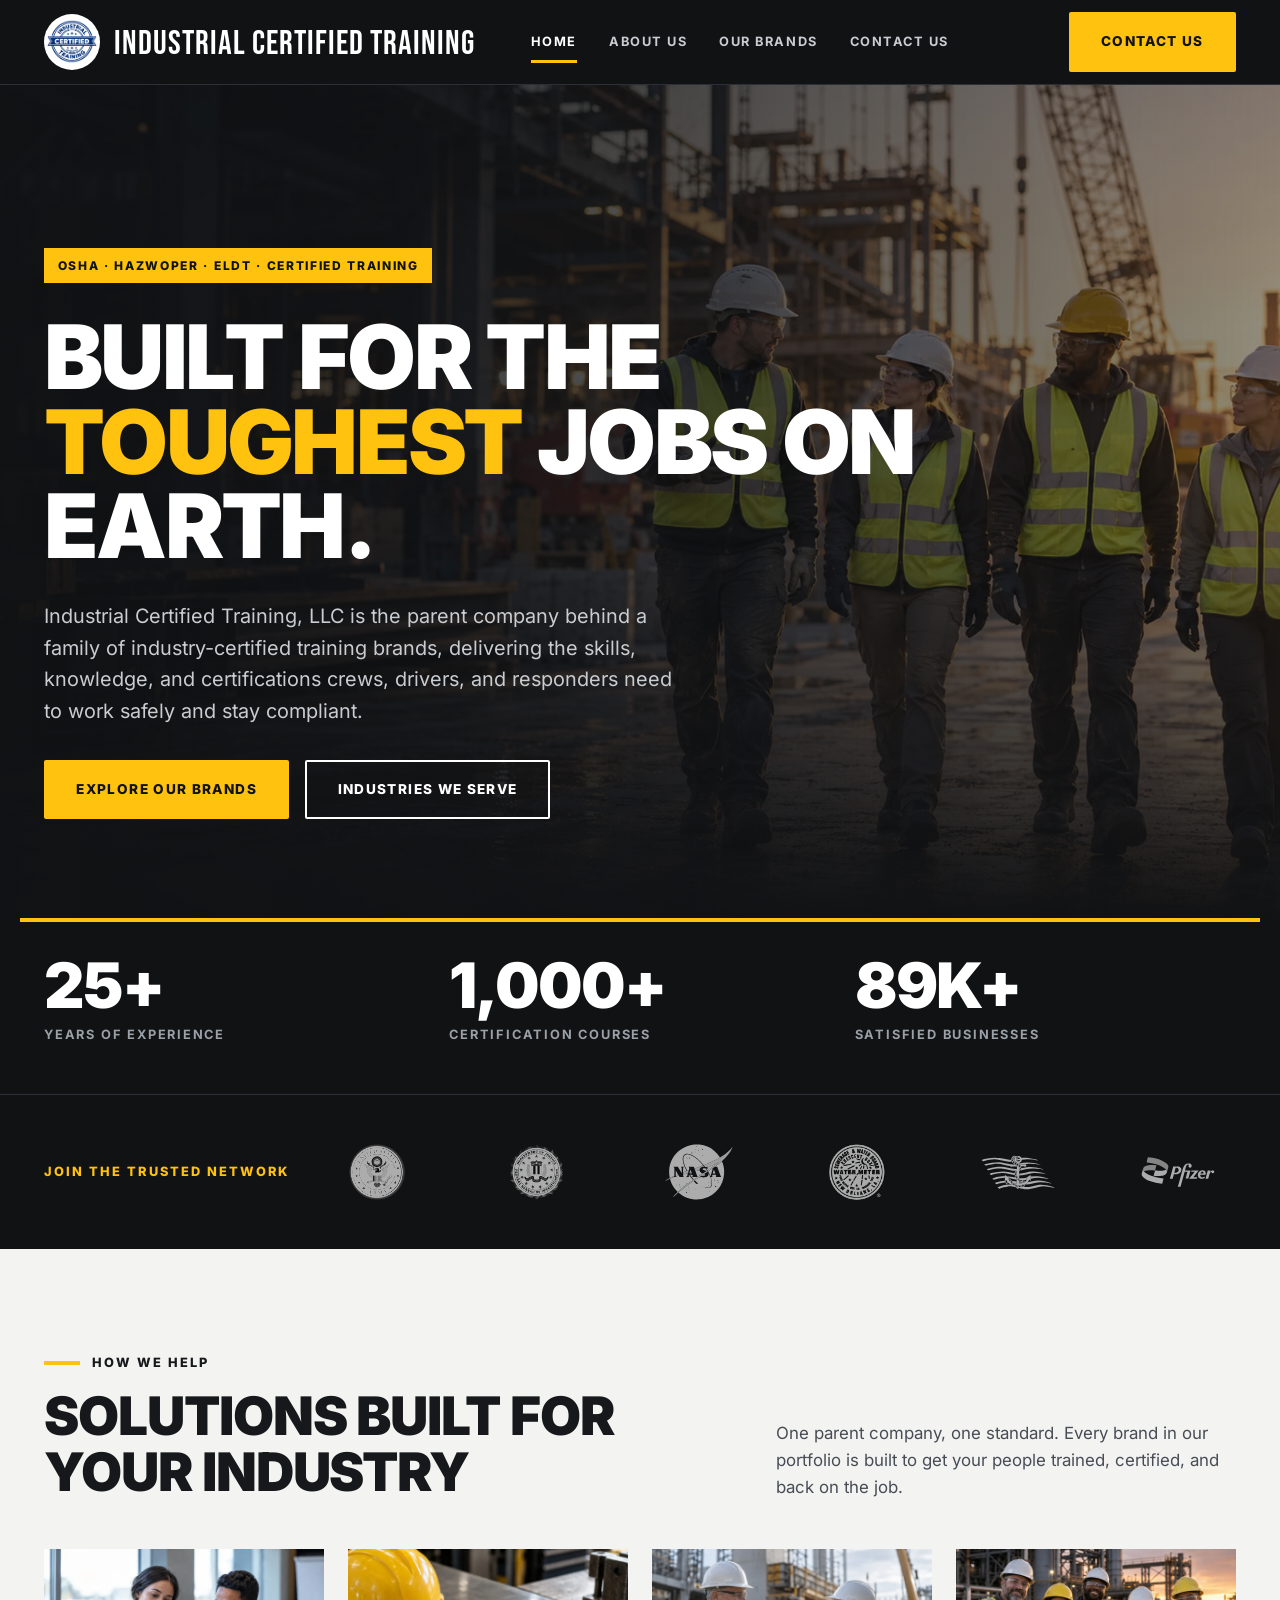
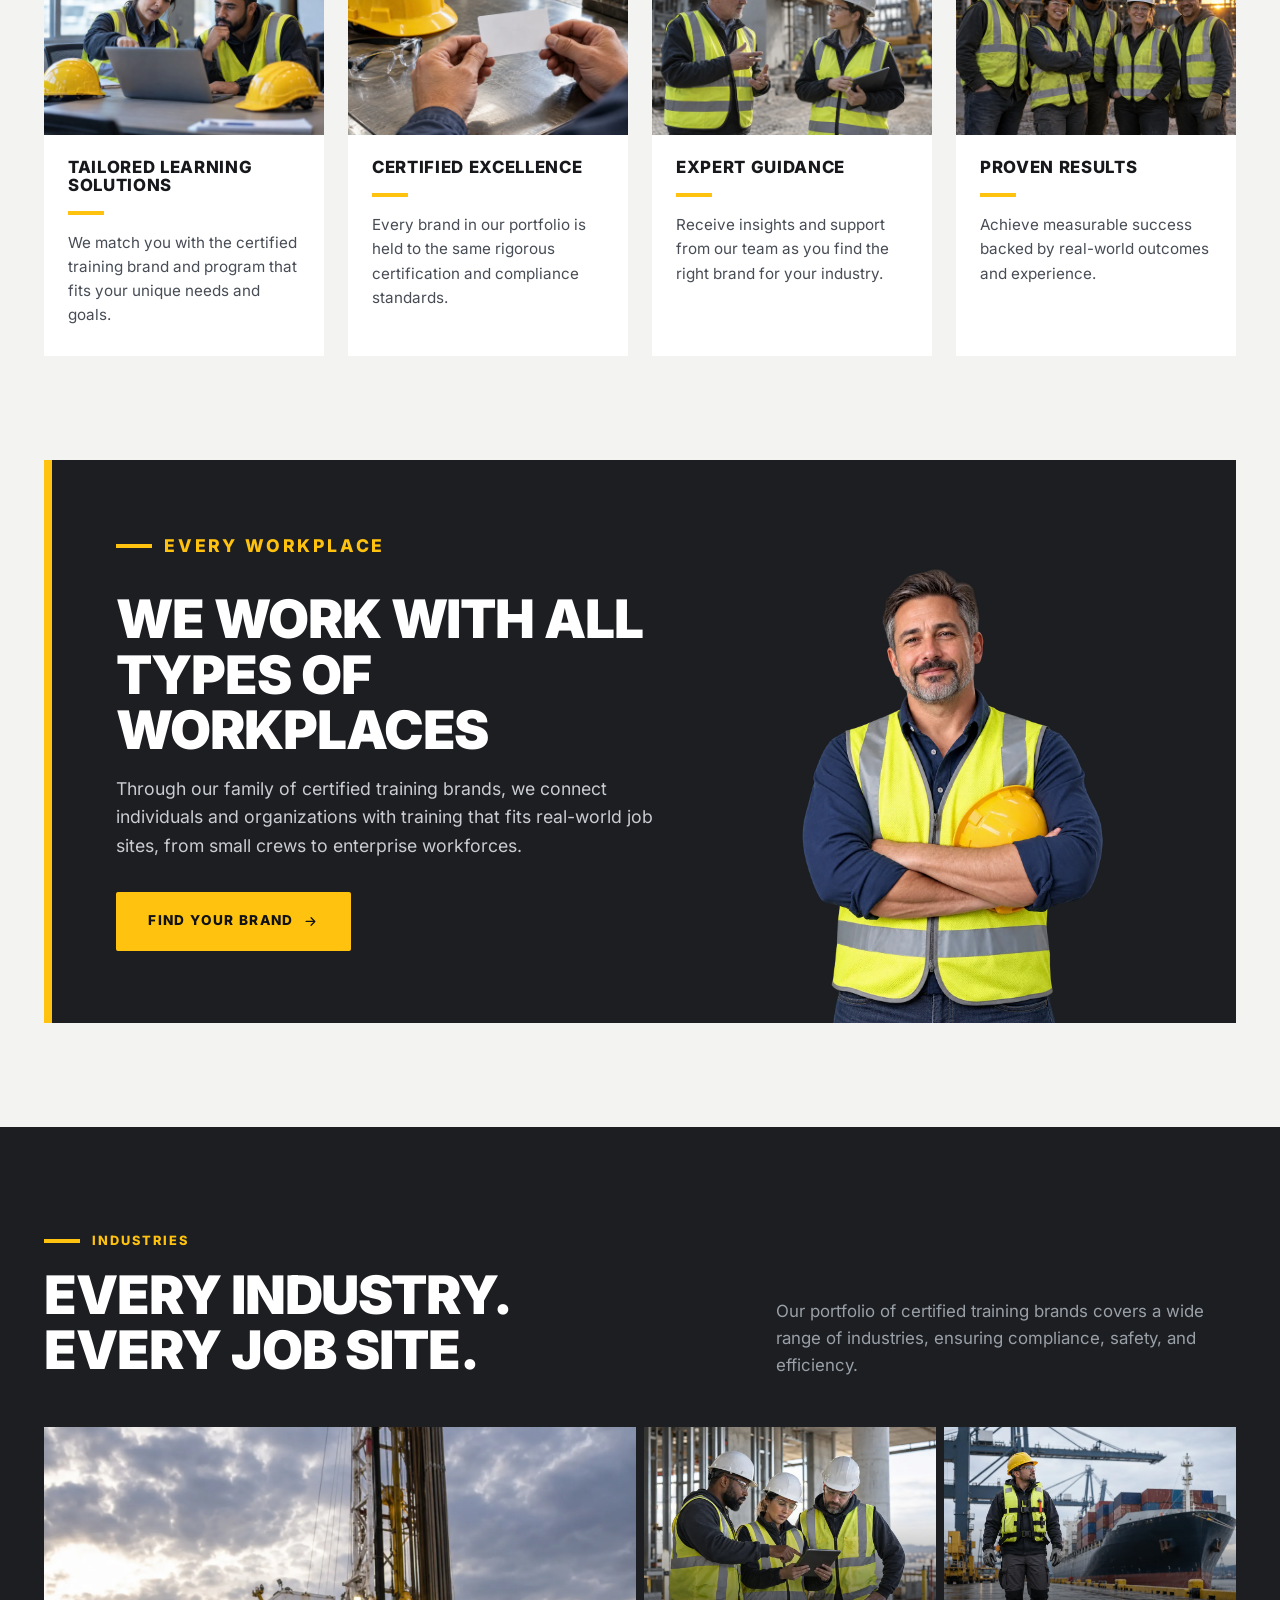
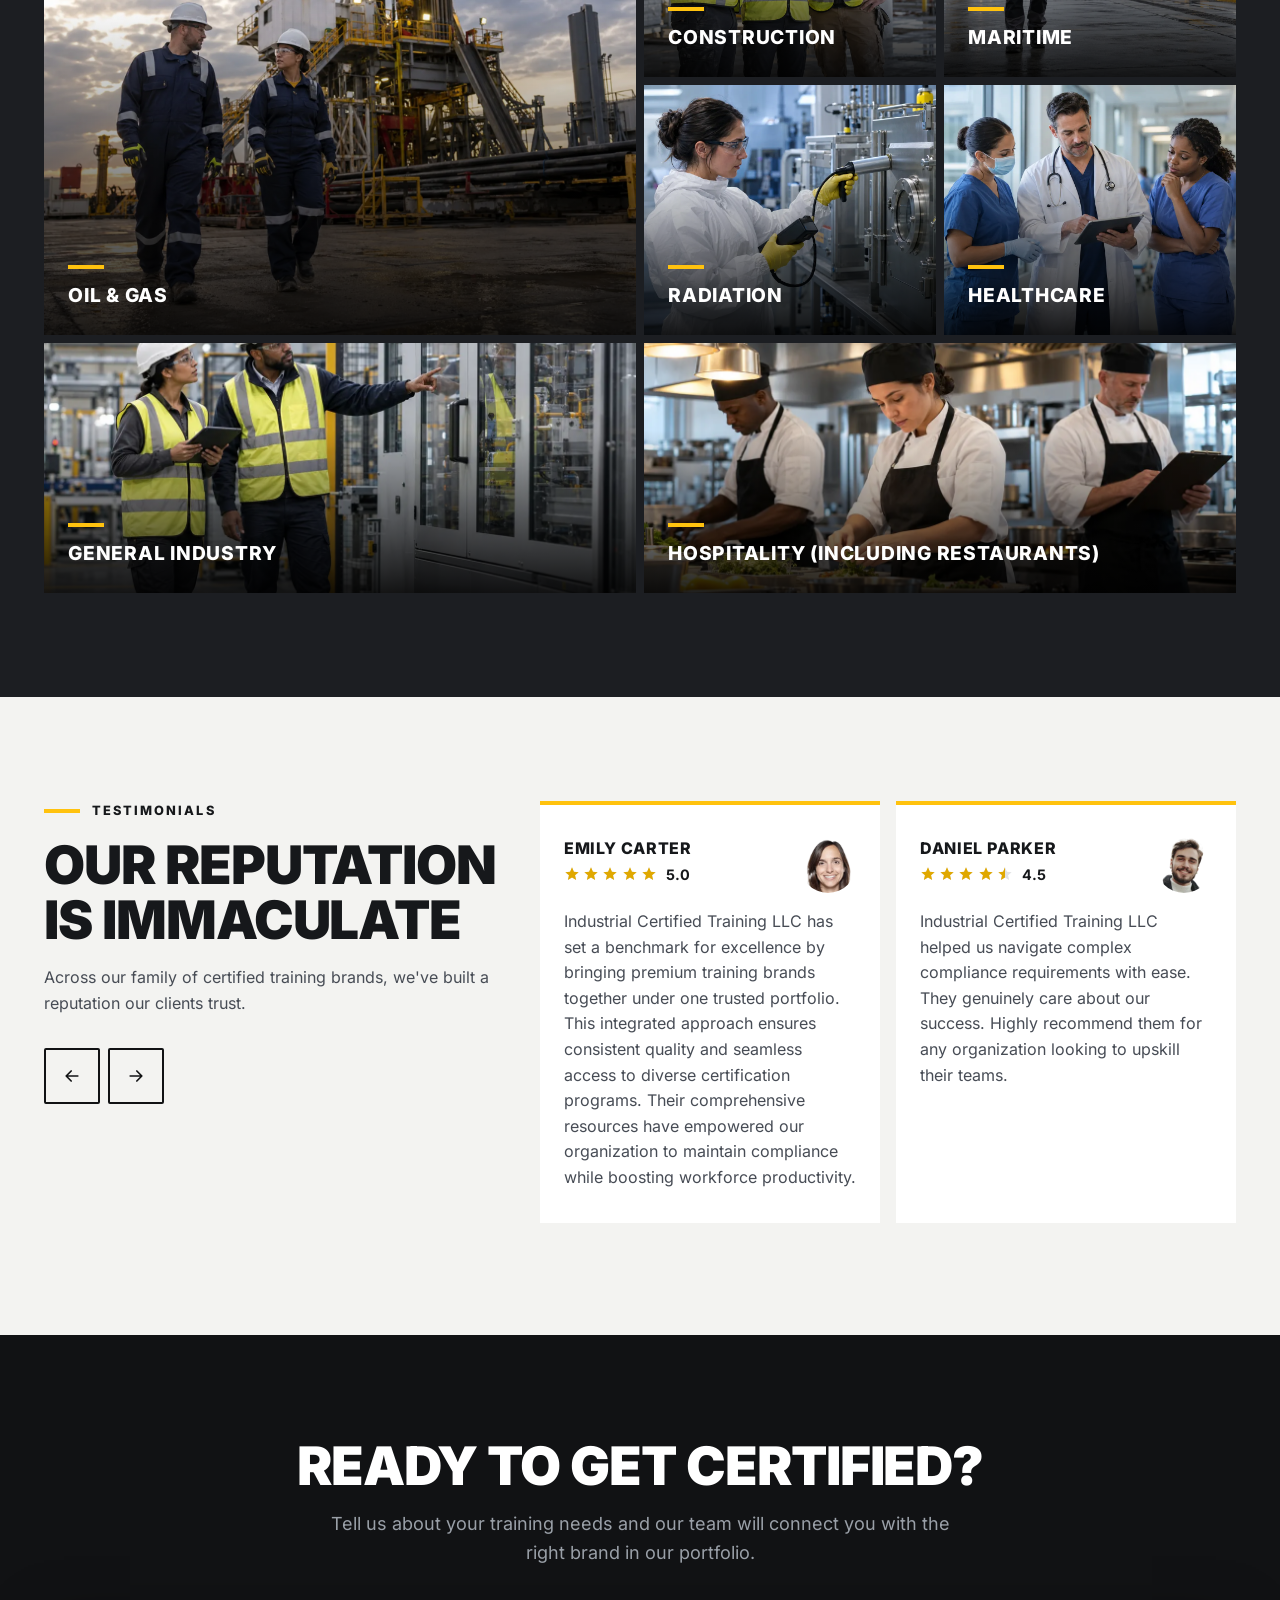
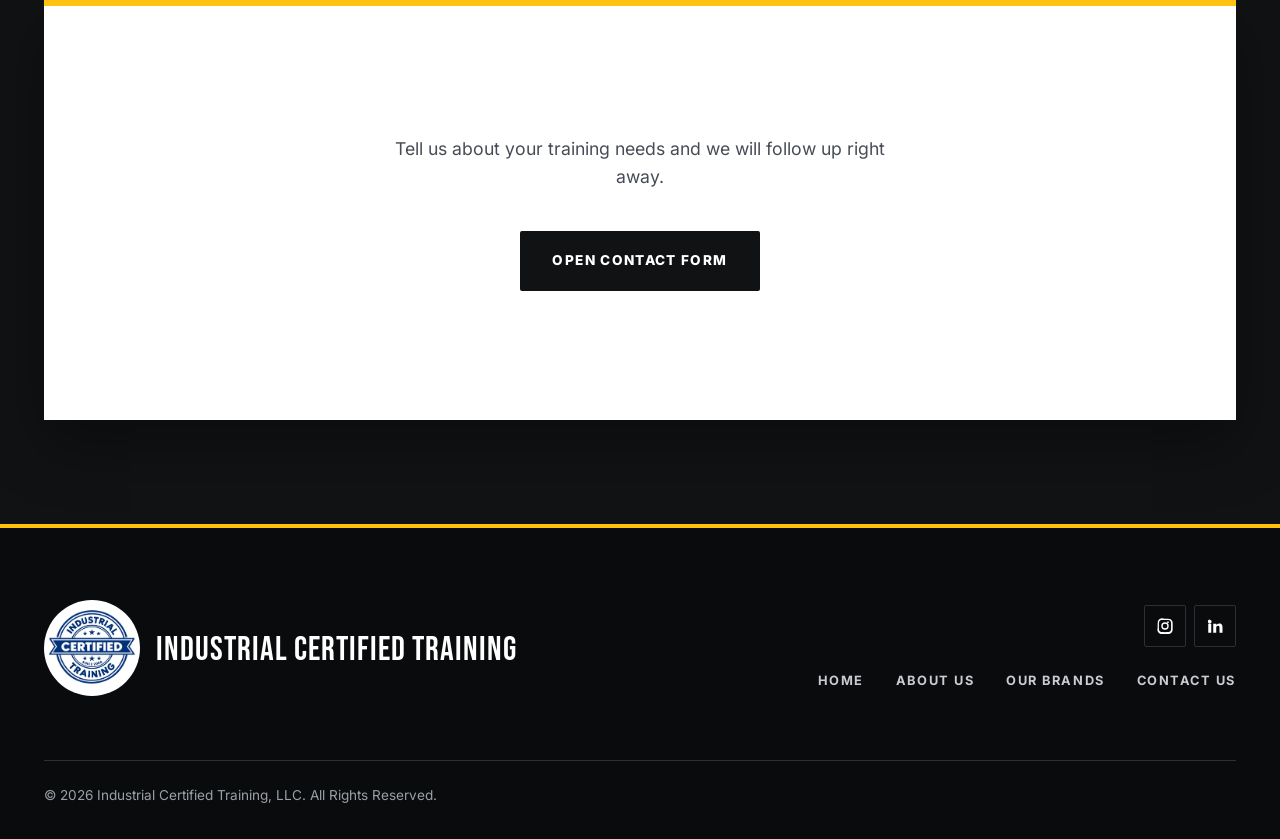
==== commit c05f246e: "Replace site photography with new high-resolution images - 20 new photos (heroes, industry tiles, se" ====
--- a/index.html
+++ b/index.html
@@ -22,13 +22,13 @@
     <meta property="og:url" content="https://ictraining.us/">
     <meta property="og:title" content="Industrial Certified Training | OSHA, HAZWOPER &amp; Safety Certifications">
     <meta property="og:description" content="Industrial Certified Training is the parent company behind a family of industry-certified safety and compliance training brands serving construction, maritime, healthcare, oil &amp; gas, and more.">
-    <meta property="og:image" content="https://ictraining.us/images/home/home-banner.webp">
+    <meta property="og:image" content="https://ictraining.us/images/home/hero-home.webp">
     <meta property="og:locale" content="en_US">
 
     <link rel="icon" href="./images/home/footer-logo.webp" type="image/webp">
     <link rel="preload" href="fonts/inter-var.woff2" as="font" type="font/woff2" crossorigin>
     <link rel="preload" href="fonts/bebas-neue.woff2" as="font" type="font/woff2" crossorigin>
-    <link rel="preload" href="images/home/proven-results.webp" as="image" fetchpriority="high">
+    <link rel="preload" href="images/home/hero-home.webp" as="image" fetchpriority="high">
     <link rel="stylesheet" href="css/style.css">
     <script type="application/ld+json">
     {
@@ -110,7 +110,7 @@
     <main id="main">
         <section class="hero">
             <div class="hero__bg">
-                <img src="images/home/proven-results.webp" alt="" width="700" height="466" fetchpriority="high">
+                <img src="images/home/hero-home.webp" alt="" width="2400" height="1350" fetchpriority="high">
             </div>
             <div class="container">
                 <div class="hero__content">
@@ -167,7 +167,7 @@
                 </div>
                 <div class="services__grid">
                     <article class="service-card">
-                        <img src="./images/home/tailored-learning-solution-img.webp" alt="" width="397" height="257" loading="lazy">
+                        <img src="./images/home/tailored-learning-solution-img.webp" alt="" width="1200" height="800" loading="lazy">
                         <div class="service-card__body">
                             <h3 class="service-card__title">Tailored Learning Solutions</h3>
                             <hr class="service-card__rule">
@@ -175,7 +175,7 @@
                         </div>
                     </article>
                     <article class="service-card">
-                        <img src="./images/home/certified-excellence-img.webp" alt="" width="397" height="257" loading="lazy">
+                        <img src="./images/home/certified-excellence-img.webp" alt="" width="1200" height="800" loading="lazy">
                         <div class="service-card__body">
                             <h3 class="service-card__title">Certified Excellence</h3>
                             <hr class="service-card__rule">
@@ -183,7 +183,7 @@
                         </div>
                     </article>
                     <article class="service-card">
-                        <img src="./images/home/expert-guidance-img.webp" alt="" width="397" height="257" loading="lazy">
+                        <img src="./images/home/expert-guidance-img.webp" alt="" width="1200" height="800" loading="lazy">
                         <div class="service-card__body">
                             <h3 class="service-card__title">Expert Guidance</h3>
                             <hr class="service-card__rule">
@@ -191,7 +191,7 @@
                         </div>
                     </article>
                     <article class="service-card">
-                        <img src="./images/home/proven-results.webp" alt="" width="700" height="466" loading="lazy">
+                        <img src="./images/home/proven-results.webp" alt="" width="1200" height="800" loading="lazy">
                         <div class="service-card__body">
                             <h3 class="service-card__title">Proven Results</h3>
                             <hr class="service-card__rule">
@@ -213,7 +213,7 @@
                             <a href="./our-brands.html" class="btn btn-primary">Find Your Brand <svg class="icon" aria-hidden="true"><use href="#icon-arrow-right"></use></svg></a>
                         </div>
                         <div class="work-with__media">
-                            <img src="./images/home/we-work-with-man-img.webp" alt="Worker equipped for industrial safety compliance" width="375" height="556" loading="lazy">
+                            <img src="./images/home/we-work-with-man-img.webp" alt="Worker equipped for industrial safety compliance" width="1000" height="1400" loading="lazy">
                         </div>
                     </div>
                 </div>
@@ -231,37 +231,37 @@
                 </div>
                 <div class="industries__grid">
                     <div class="industry-card">
-                        <img src="images/home/ct-oil-and-gas.webp" alt="Oil and gas industry training" width="397" height="265" loading="lazy">
+                        <img src="images/home/ct-oil-and-gas.webp" alt="Oil and gas industry training" width="1600" height="1350" loading="lazy">
                         <p class="industry-card__label">Oil &amp; Gas</p>
                         <div class="industry-card__overlay"><strong>Oil &amp; Gas</strong><p>Power safe operations with industry-specific oil and gas safety training.</p></div>
                     </div>
                     <div class="industry-card">
-                        <img src="./images/home/ct-construction.webp" alt="Construction industry training" width="290" height="323" loading="lazy">
+                        <img src="./images/home/ct-construction.webp" alt="Construction industry training" width="1200" height="900" loading="lazy">
                         <p class="industry-card__label">Construction</p>
                         <div class="industry-card__overlay"><strong>Construction</strong><p>Build safer worksites with comprehensive safety and compliance training.</p></div>
                     </div>
                     <div class="industry-card">
-                        <img src="images/home/ct-maritime.webp" alt="Maritime industry training" width="288" height="323" loading="lazy">
+                        <img src="images/home/ct-maritime.webp" alt="Maritime industry training" width="1200" height="900" loading="lazy">
                         <p class="industry-card__label">Maritime</p>
                         <div class="industry-card__overlay"><strong>Maritime</strong><p>Navigate safety at sea with specialized maritime industry training.</p></div>
                     </div>
                     <div class="industry-card">
-                        <img src="images/home/ct-radiation.webp" alt="Radiation safety training" width="297" height="323" loading="lazy">
+                        <img src="images/home/ct-radiation.webp" alt="Radiation safety training" width="1200" height="900" loading="lazy">
                         <p class="industry-card__label">Radiation</p>
                         <div class="industry-card__overlay"><strong>Radiation</strong><p>Ensure radiation safety with expert-led certification courses.</p></div>
                     </div>
                     <div class="industry-card">
-                        <img src="images/home/ct-heathcare.webp" alt="Healthcare industry training" width="297" height="323" loading="lazy">
+                        <img src="images/home/ct-heathcare.webp" alt="Healthcare industry training" width="1200" height="900" loading="lazy">
                         <p class="industry-card__label">Healthcare</p>
                         <div class="industry-card__overlay"><strong>Healthcare</strong><p>Prioritize patient and worker safety through tailored healthcare training programs.</p></div>
                     </div>
                     <div class="industry-card">
-                        <img src="images/home/ct-general-industry.webp" alt="General industry training" width="397" height="265" loading="lazy">
+                        <img src="images/home/ct-general-industry.webp" alt="General industry training" width="1200" height="900" loading="lazy">
                         <p class="industry-card__label">General Industry</p>
                         <div class="industry-card__overlay"><strong>General Industry</strong><p>Strengthen workplace safety across diverse industries with essential training.</p></div>
                     </div>
                     <div class="industry-card">
-                        <img src="images/home/ct-hospitality.webp" alt="Hospitality industry training" width="397" height="265" loading="lazy">
+                        <img src="images/home/ct-hospitality.webp" alt="Hospitality industry training" width="1200" height="900" loading="lazy">
                         <p class="industry-card__label">Hospitality (Including Restaurants)</p>
                         <div class="industry-card__overlay"><strong>Hospitality</strong><p>Elevate guest experiences by ensuring staff safety and compliance in hospitality.</p></div>
                     </div>
--- a/css/style.css
+++ b/css/style.css
@@ -263,8 +263,8 @@
 .trusted__inner { display: flex; flex-wrap: wrap; align-items: center; gap: var(--space-5); }
 .trusted__title { margin: 0; font-size: 0.8rem; font-weight: 800; letter-spacing: 0.16em; text-transform: uppercase; color: var(--color-yellow); flex-shrink: 0; }
 .trusted__grid { display: flex; flex-wrap: wrap; align-items: center; justify-content: space-between; gap: var(--space-5); flex: 1; }
-.trusted__grid img { max-height: 58px; width: auto; filter: grayscale(1) invert(1) brightness(1.5); opacity: 0.65; transition: opacity var(--transition); }
-.trusted__grid img:hover { opacity: 1; }
+.trusted__grid img { max-height: 58px; width: auto; border-radius: var(--radius-sm); filter: grayscale(1) invert(1) brightness(1.5); opacity: 0.65; transition: filter var(--transition), opacity var(--transition), background-color var(--transition); }
+.trusted__grid img:hover { filter: none; opacity: 1; background-color: var(--color-white); }
 @media (max-width: 767.98px) {
   .trusted__inner { justify-content: center; text-align: center; }
   .trusted__grid { flex: 1 1 100%; display: grid; grid-template-columns: repeat(3, 1fr); justify-items: center; gap: var(--space-4); }
@@ -315,7 +315,7 @@
   .industries__grid > * { grid-column: auto !important; }
 }
 .industry-card { position: relative; overflow: hidden; background: var(--color-char-2); }
-.industry-card img { width: 100%; height: 100%; object-fit: cover; transition: transform 0.5s ease; }
+.industry-card img { width: 100%; height: 100%; object-fit: cover; object-position: center 30%; transition: transform 0.5s ease; }
 .industry-card:hover img { transform: scale(1.06); }
 .industry-card::after {
   content: ''; position: absolute; inset: 0;
@@ -391,7 +391,7 @@
 .story-row:last-child { border-bottom: 0; }
 @media (min-width: 992px) { .story-row { grid-template-columns: 1fr 1fr; gap: var(--space-7); } }
 .story-row__media { aspect-ratio: 4 / 3; }
-.story-row__media img { width: 100%; height: 100%; object-fit: contain; }
+.story-row__media img { width: 100%; height: 100%; object-fit: cover; }
 .story-row:nth-of-type(even) .story-row__media { order: 2; }
 @media (max-width: 991.98px) { .story-row .story-row__media { order: -1 !important; } }
 .story-row h2 { font-size: clamp(1.6rem, 1.3rem + 1.2vw, 2.4rem); }
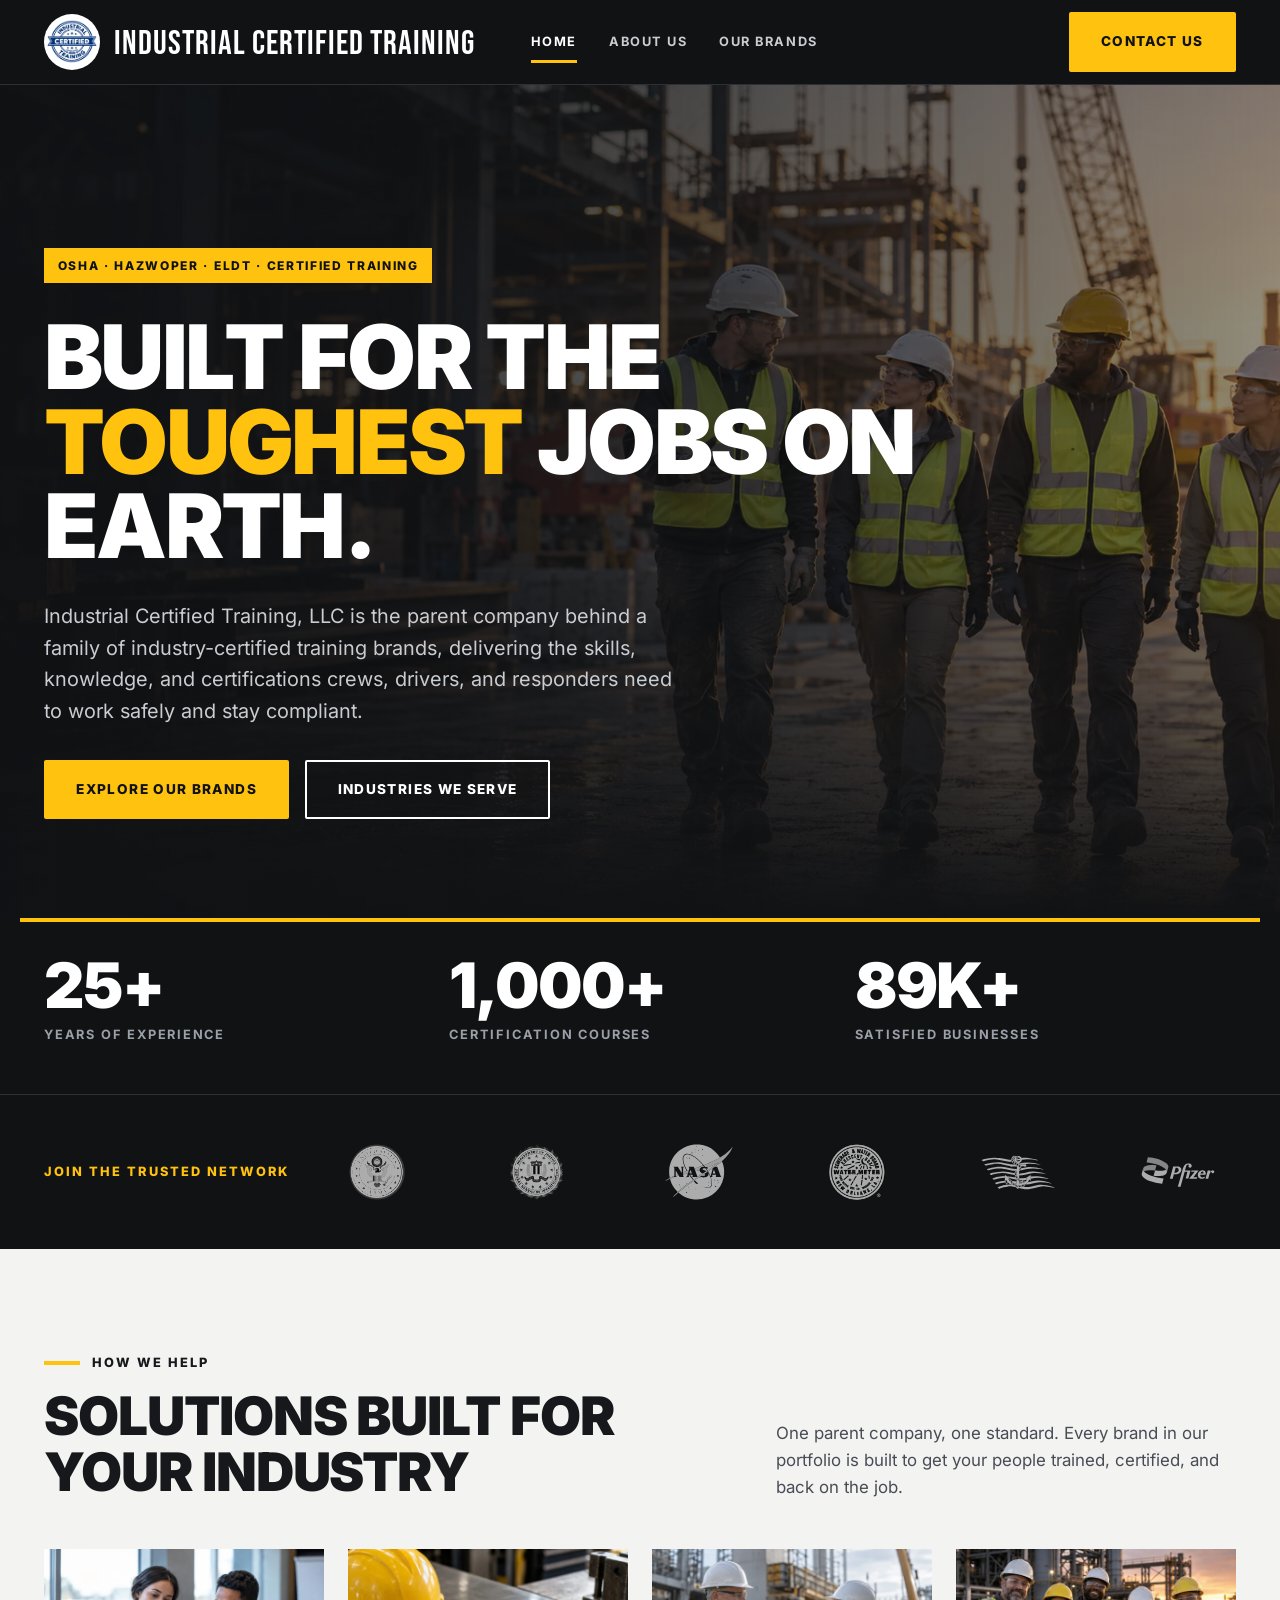
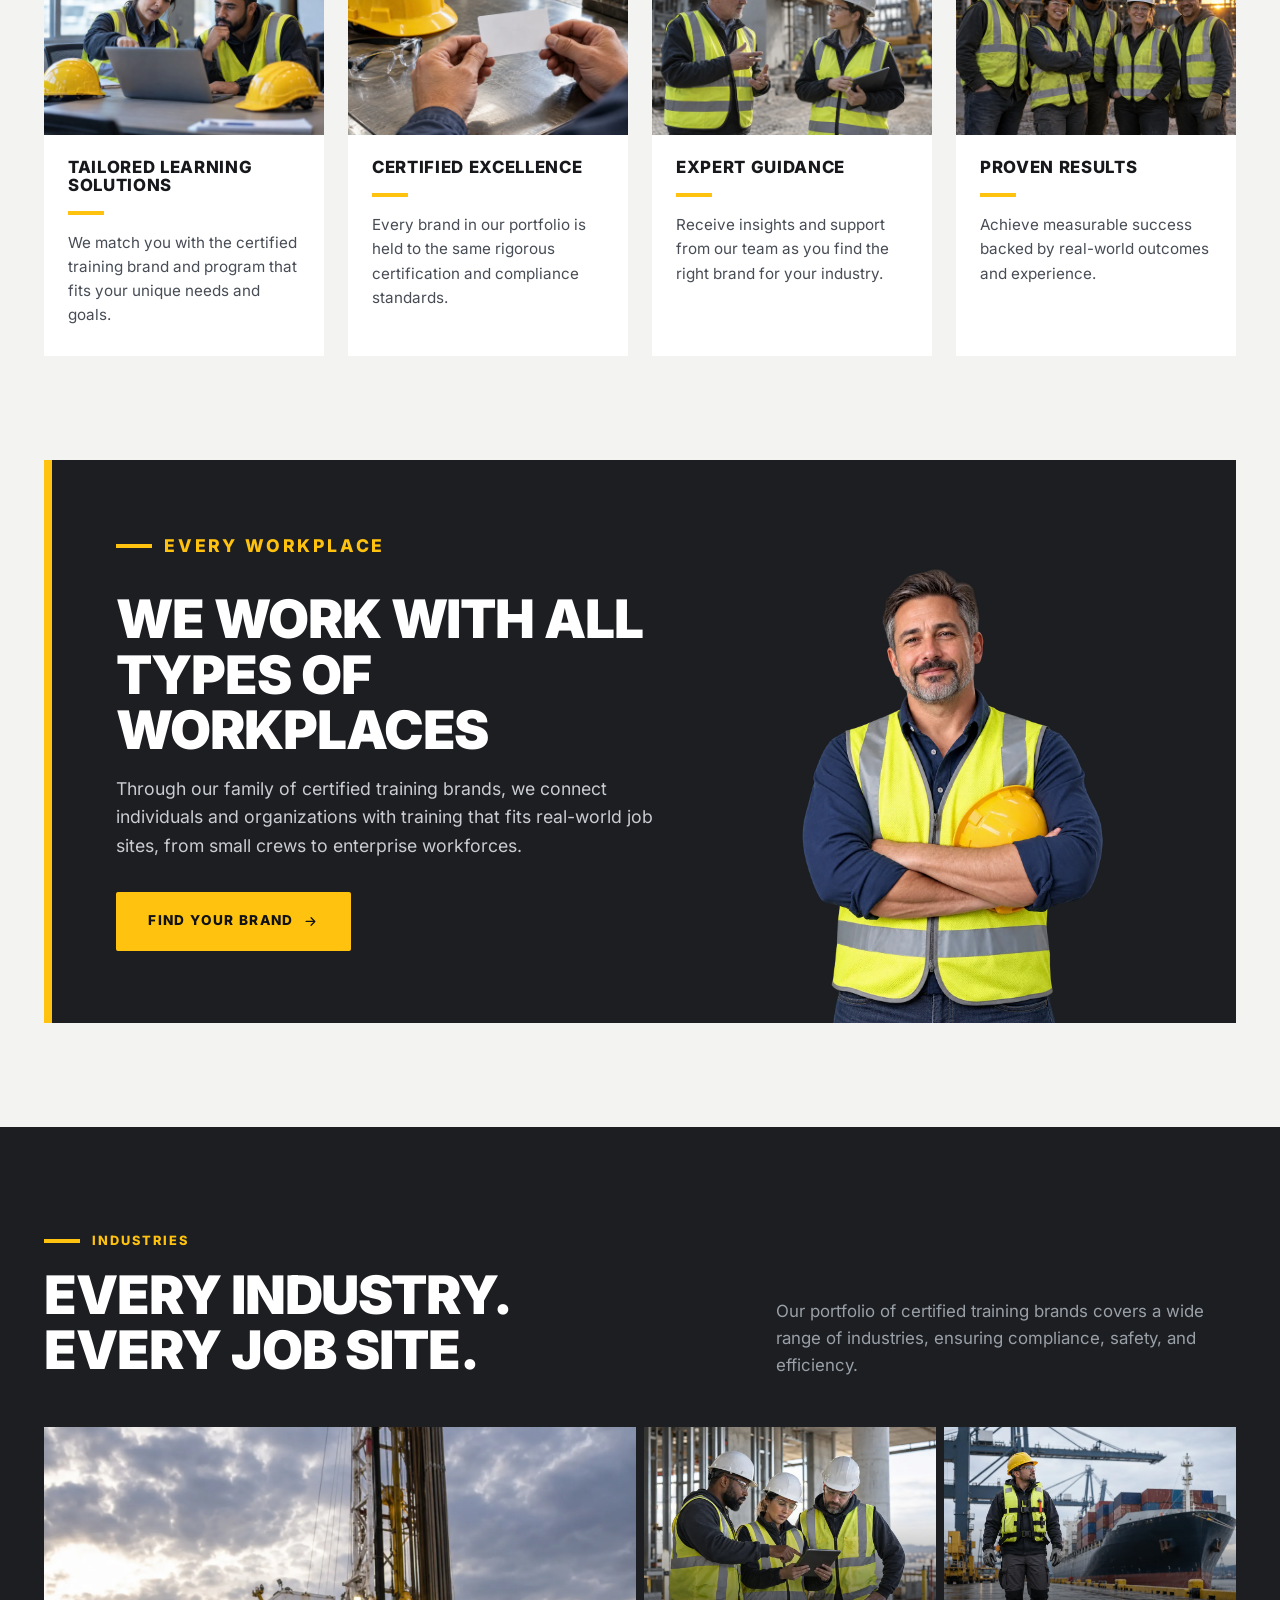
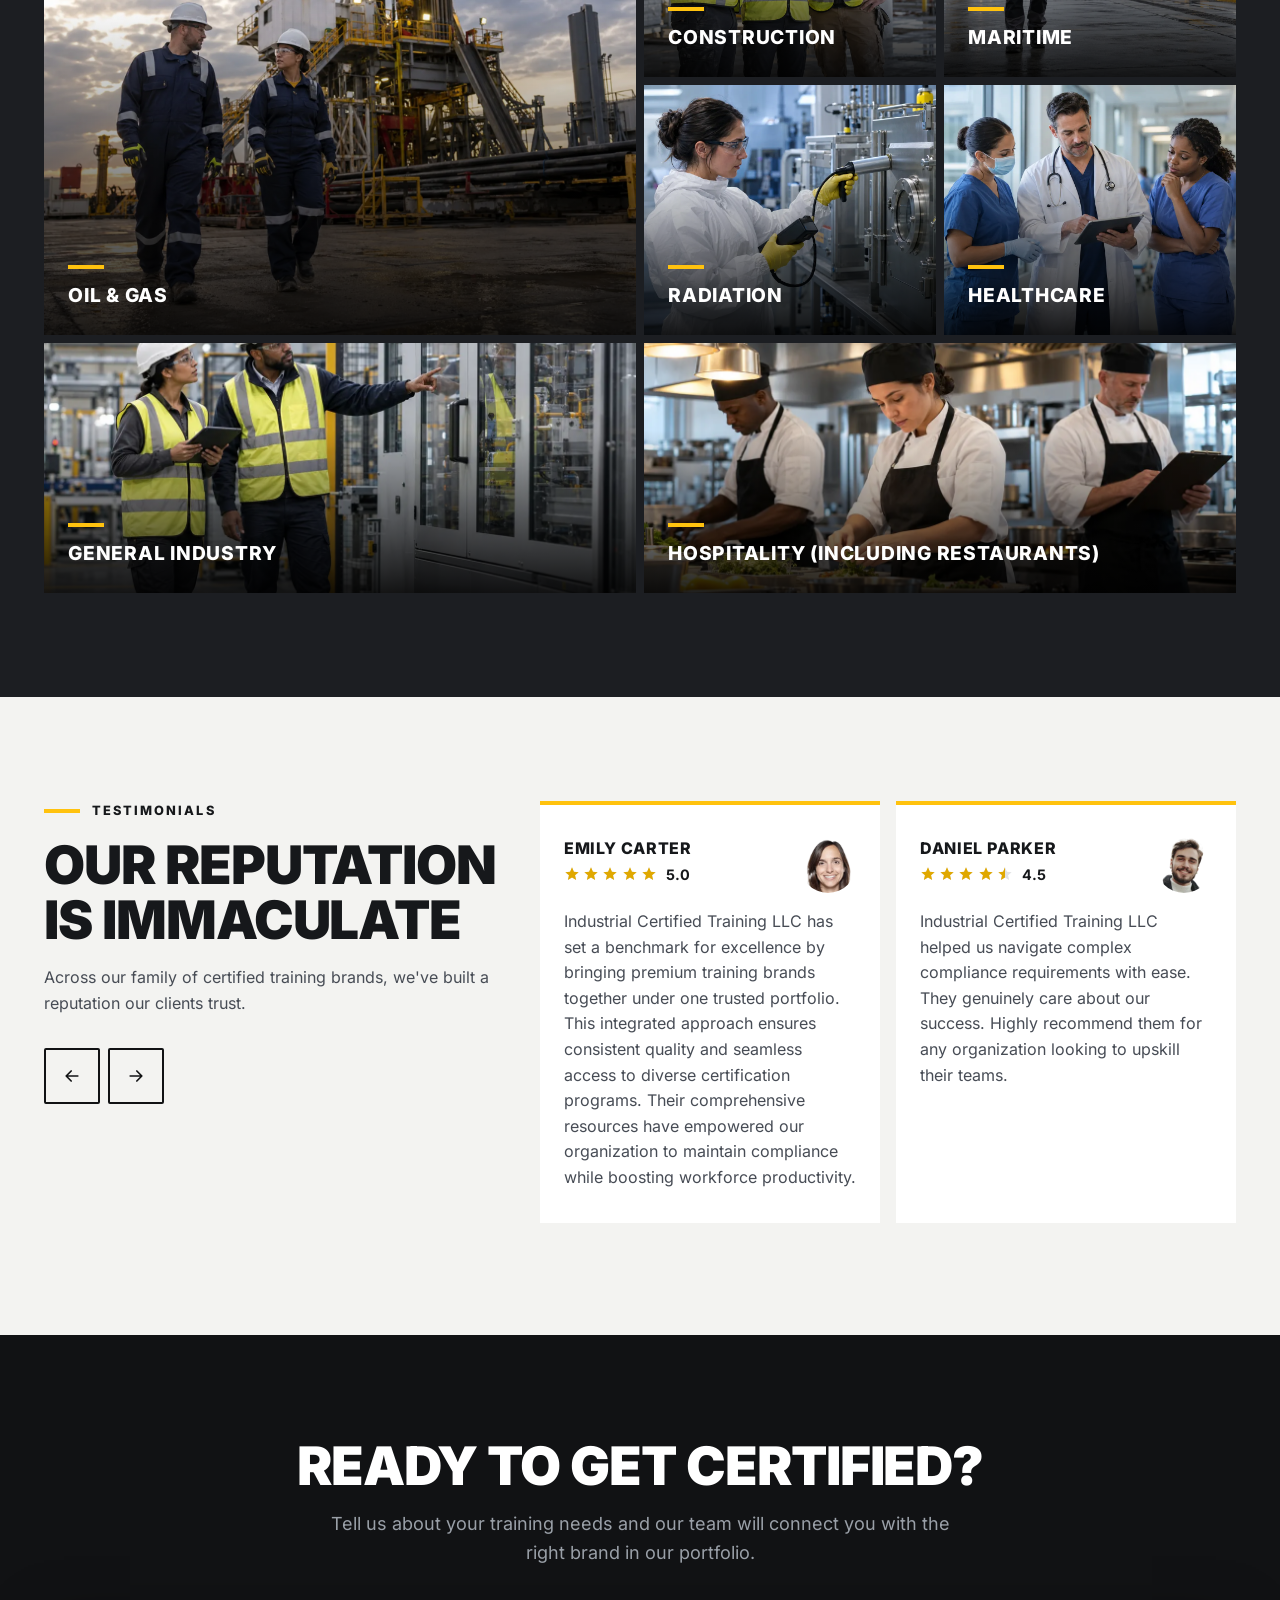
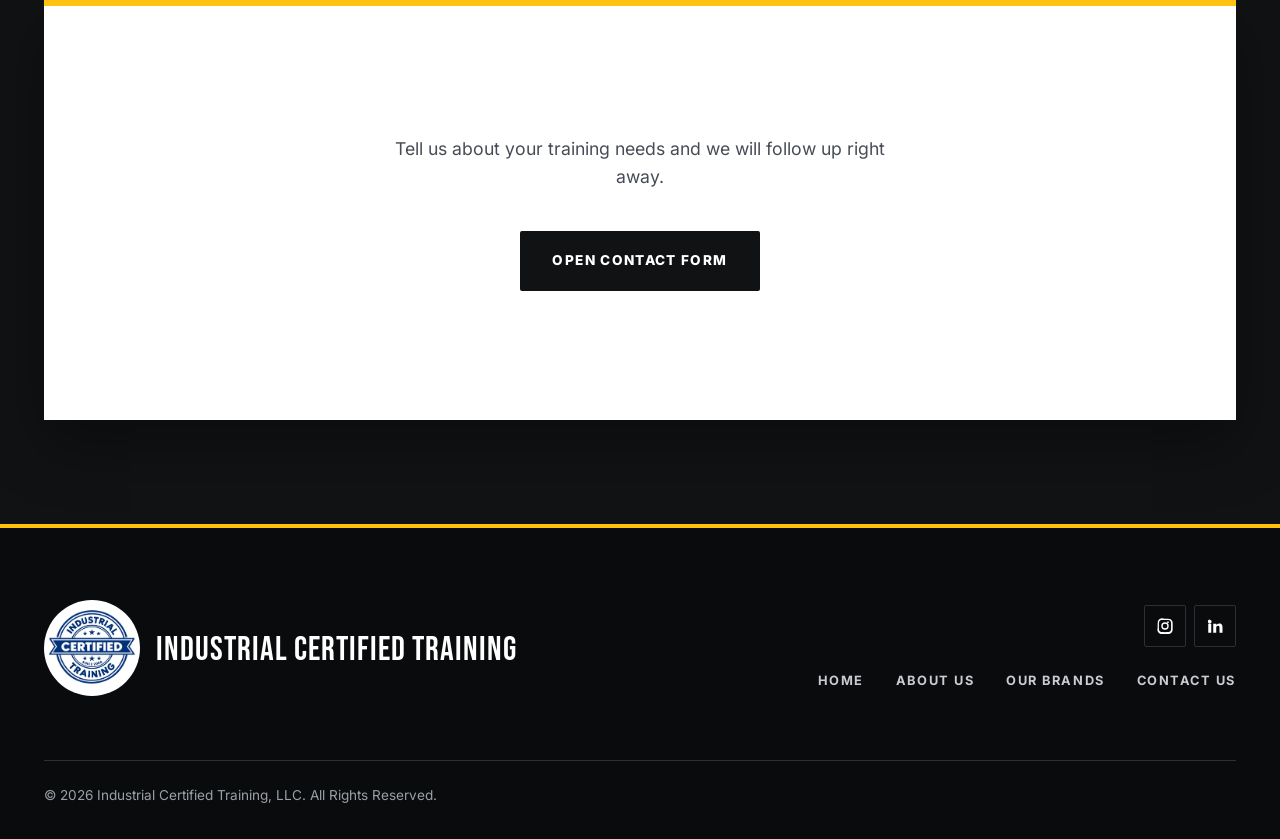
==== commit 254f328e: "Remove duplicate Contact Us link from header nav The nav showed both a plain "Contact Us" text link " ====
--- a/index.html
+++ b/index.html
@@ -100,7 +100,6 @@
                 <a href="./index.html" aria-current="page">Home</a>
                 <a href="./about-us.html">About Us</a>
                 <a href="./our-brands.html">Our Brands</a>
-                <a href="./contact-us.html">Contact Us</a>
                 <a href="#typeform-section" class="btn btn-primary nav-cta--mobile">Contact Us</a>
             </nav>
             <a href="#typeform-section" class="btn btn-primary nav-cta">Contact Us</a>
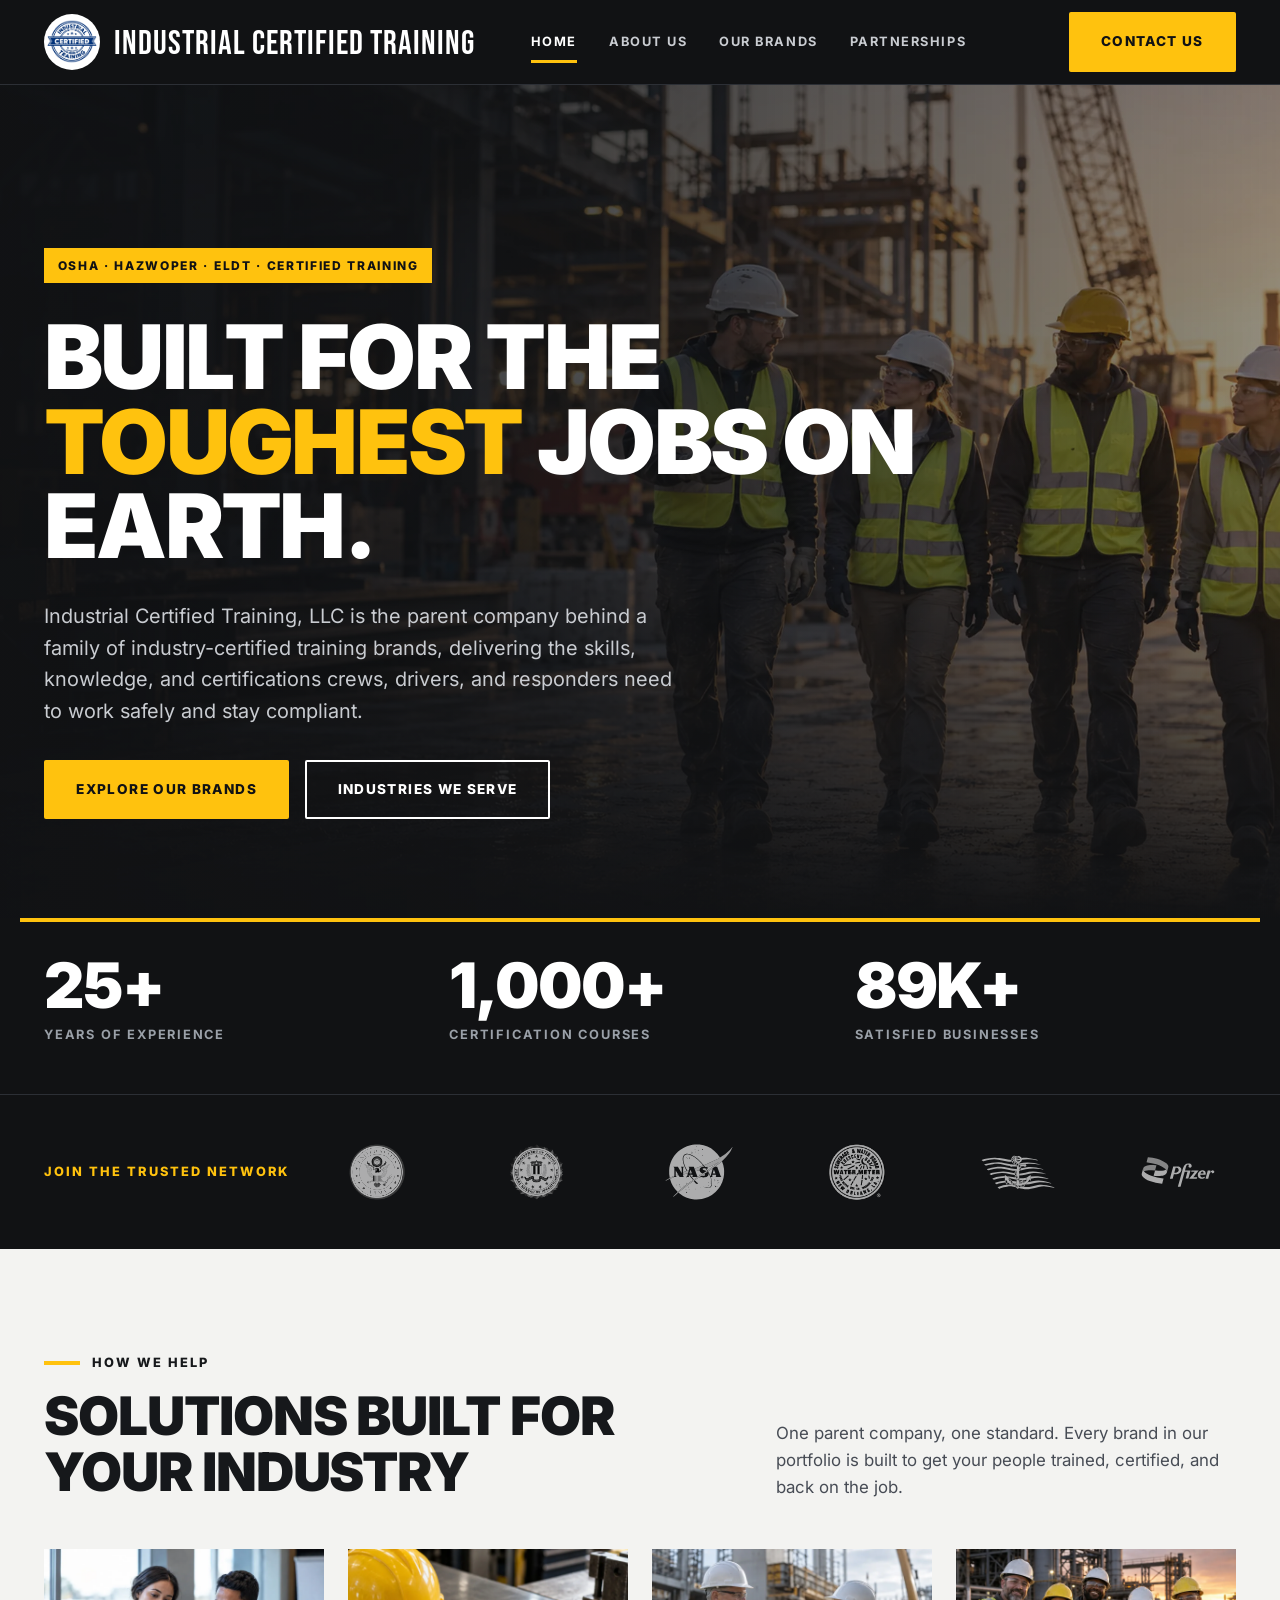
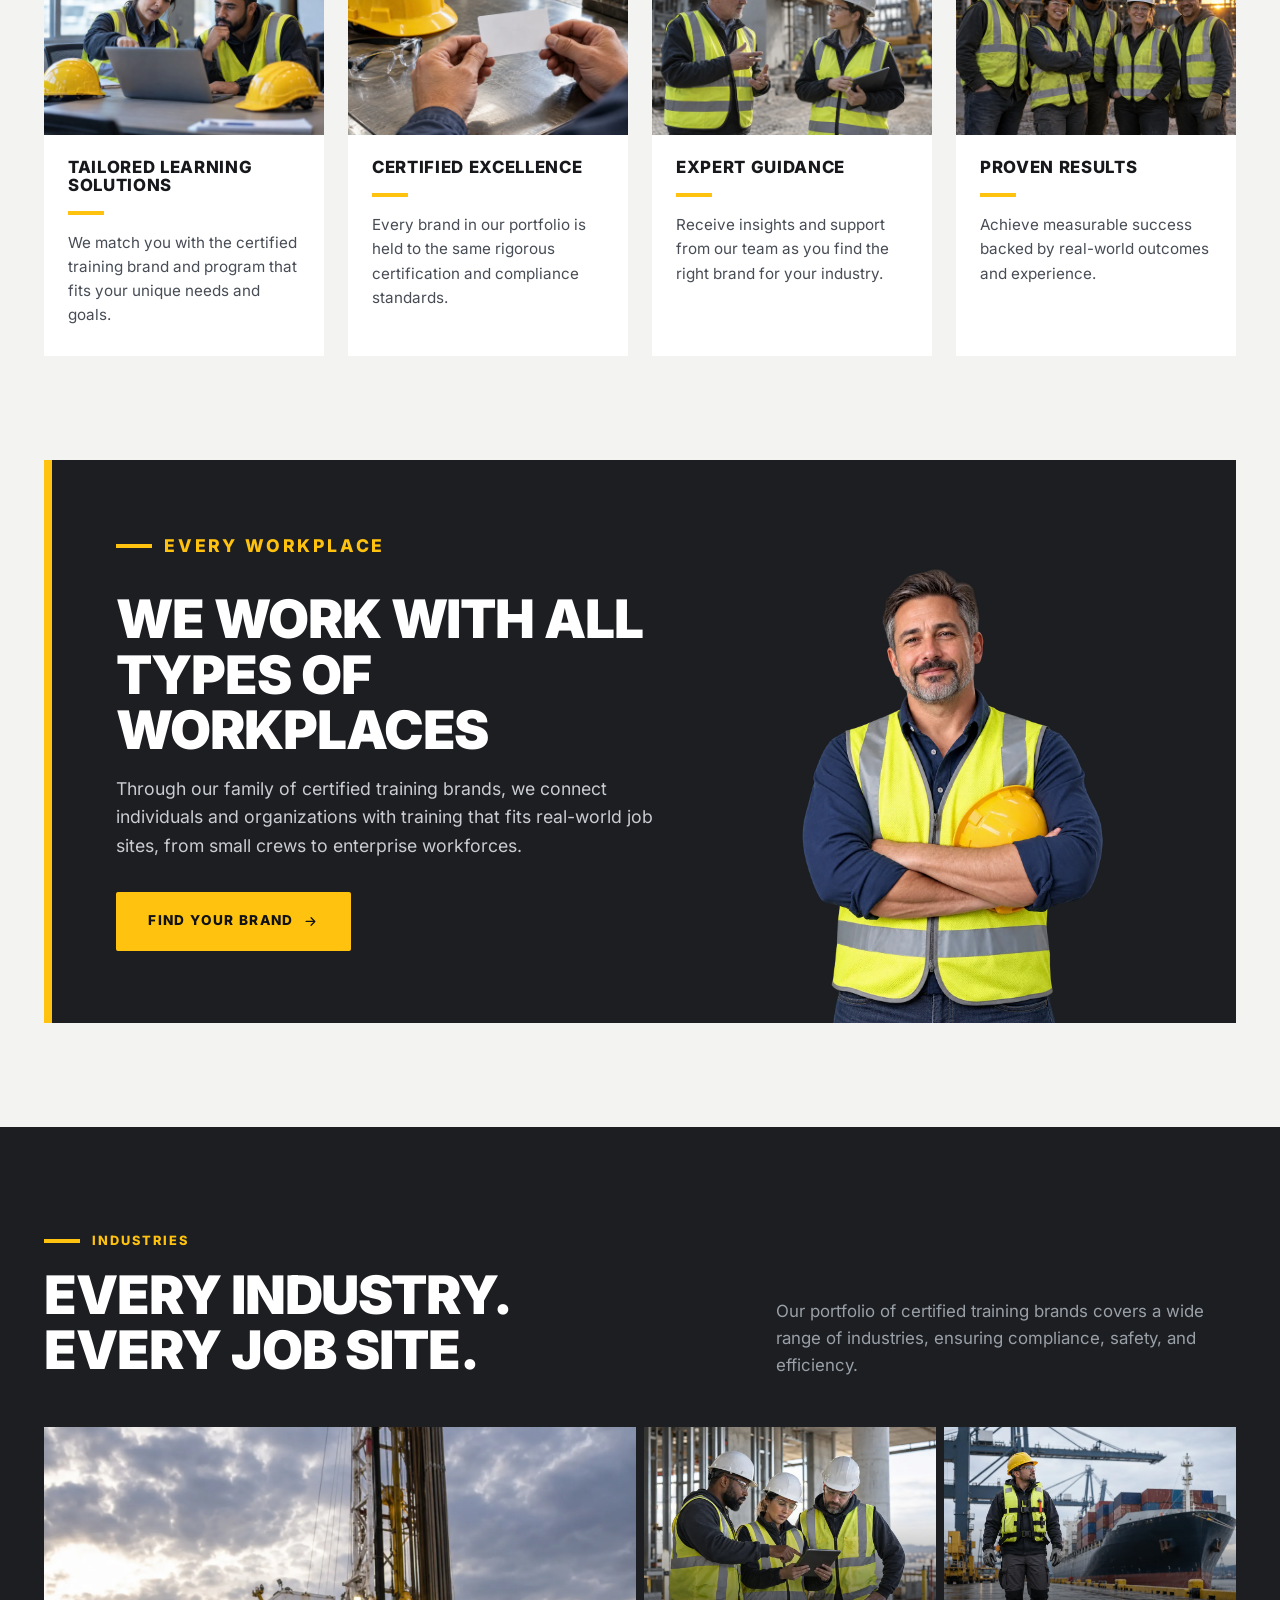
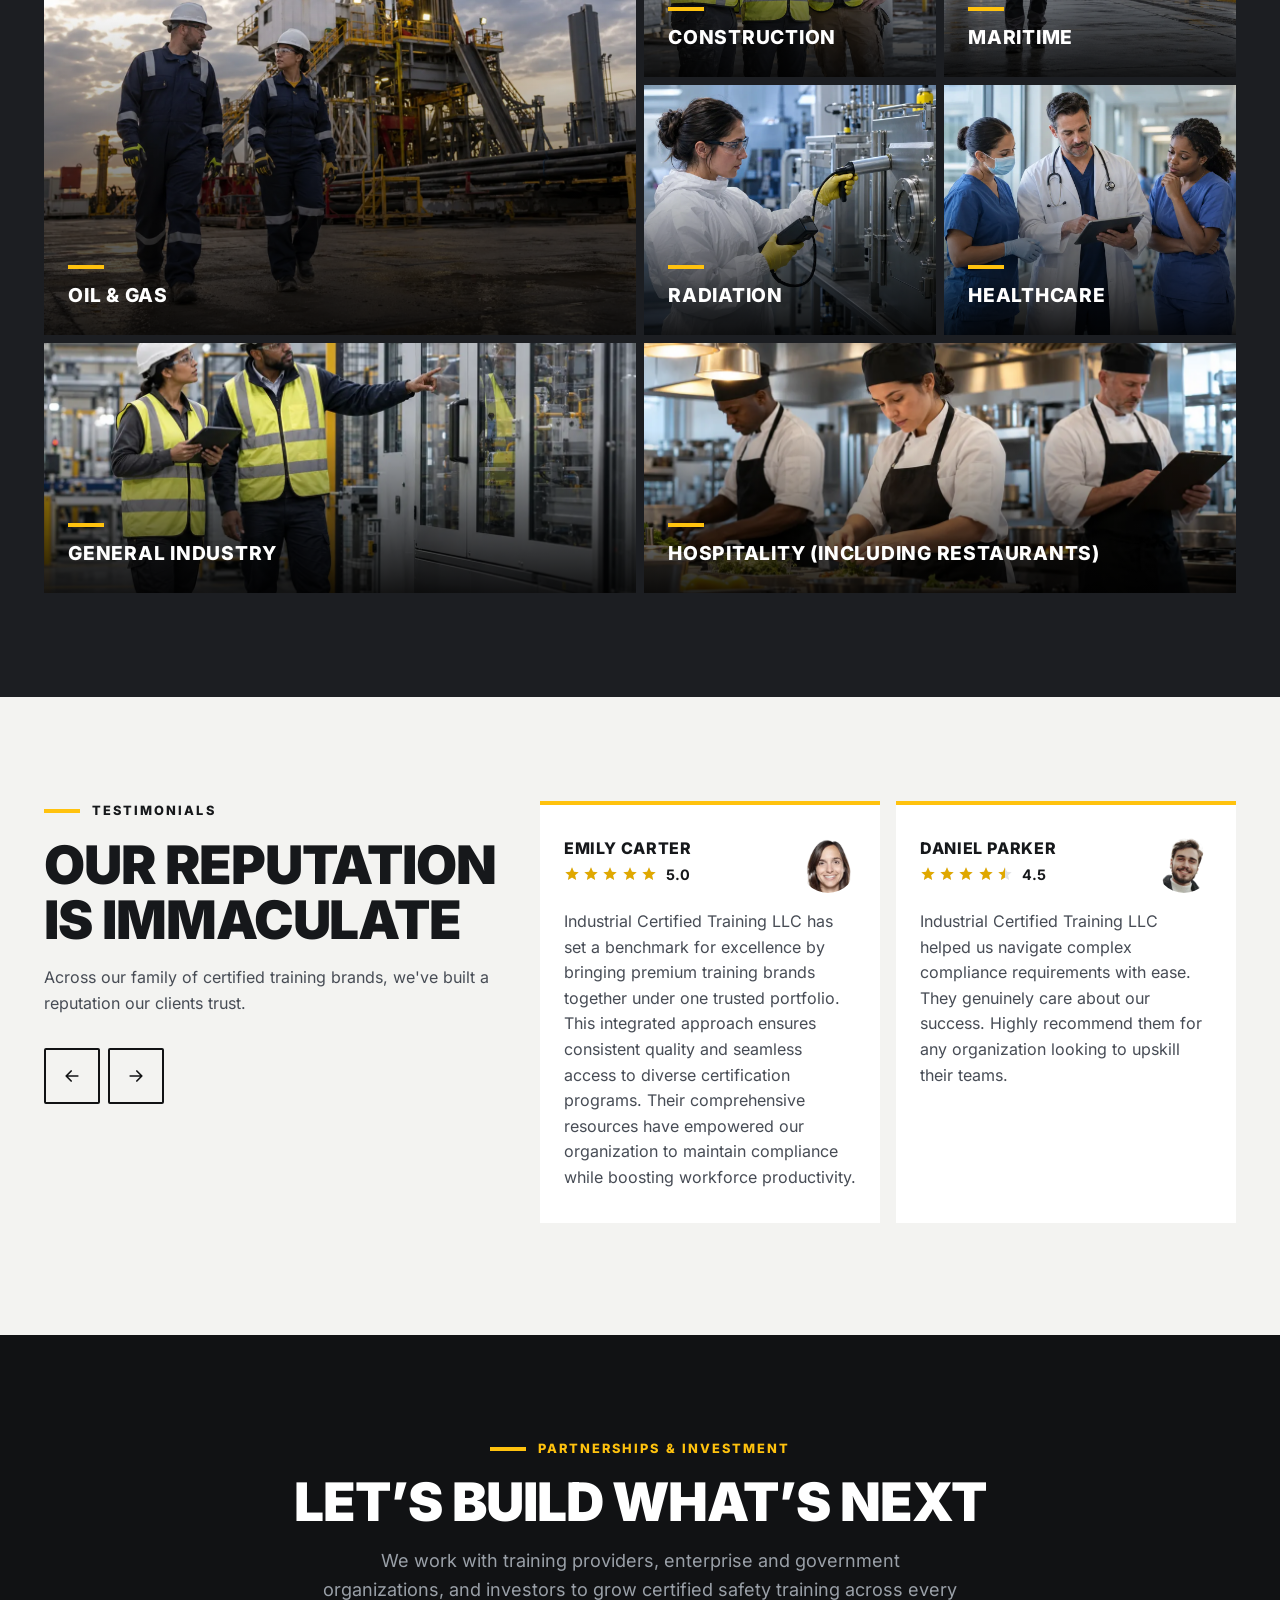
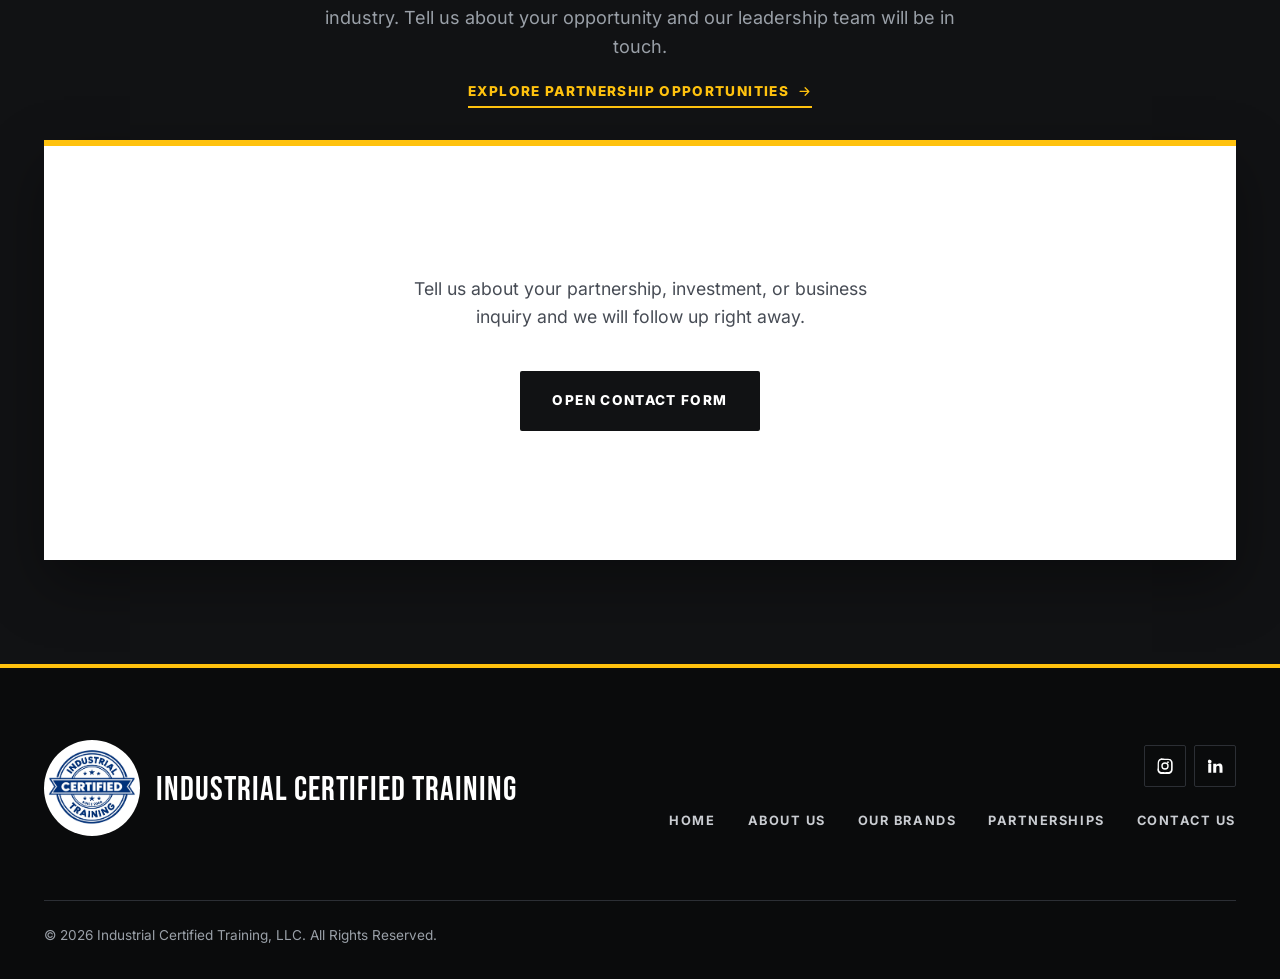
==== commit d535e8ce: "Add Partnerships page and turn the site CTA into a partnership inquiry - New partnerships.html: part" ====
--- a/index.html
+++ b/index.html
@@ -100,6 +100,7 @@
                 <a href="./index.html" aria-current="page">Home</a>
                 <a href="./about-us.html">About Us</a>
                 <a href="./our-brands.html">Our Brands</a>
+                <a href="./partnerships.html">Partnerships</a>
                 <a href="#typeform-section" class="btn btn-primary nav-cta--mobile">Contact Us</a>
             </nav>
             <a href="#typeform-section" class="btn btn-primary nav-cta">Contact Us</a>
@@ -407,11 +408,13 @@
 
         <section class="section contact-cta" id="typeform-section">
             <div class="container">
-                <h2 class="text-center">Ready to Get Certified?</h2>
-                <p class="text-center lead max-w-prose" style="margin-inline:auto;">Tell us about your training needs and our team will connect you with the right brand in our portfolio.</p>
+                <p class="section-eyebrow text-center">Partnerships &amp; Investment</p>
+                <h2 class="text-center">Let&rsquo;s Build What&rsquo;s Next</h2>
+                <p class="text-center lead max-w-prose mx-auto">We work with training providers, enterprise and government organizations, and investors to grow certified safety training across every industry. Tell us about your opportunity and our leadership team will be in touch.</p>
+                <p class="text-center"><a class="text-link" href="./partnerships.html">Explore partnership opportunities <svg class="icon" aria-hidden="true"><use href="#icon-arrow-right"></use></svg></a></p>
                 <div class="contact-cta__panel">
                     <div class="tf-placeholder" data-tf-placeholder>
-                        <p class="contact-cta__loading">Tell us about your training needs and we will follow up right away.</p>
+                        <p class="contact-cta__loading">Tell us about your partnership, investment, or business inquiry and we will follow up right away.</p>
                         <button type="button" class="btn btn-primary" data-tf-trigger="01JFSV156N80ZSB11TZV2MEFP5">Open Contact Form</button>
                     </div>
                 </div>
@@ -436,6 +439,7 @@
                     <a href="./index.html">Home</a>
                     <a href="./about-us.html">About Us</a>
                     <a href="./our-brands.html">Our Brands</a>
+                    <a href="./partnerships.html">Partnerships</a>
                     <a href="./contact-us.html">Contact Us</a>
                 </nav>
             </div>
--- a/css/style.css
+++ b/css/style.css
@@ -446,3 +446,36 @@
 .max-w-prose { max-width: 640px; }
 .mx-auto { margin-inline: auto; }
 .stack { display: flex; flex-direction: column; }
+
+/* ===================== Partnerships ===================== */
+.contact-cta .section-eyebrow { color: var(--color-yellow); }
+.text-link { display: inline-flex; align-items: center; gap: 0.5rem; color: var(--color-yellow); font-weight: 800; font-size: 0.85rem; letter-spacing: 0.1em; text-transform: uppercase; border-bottom: 2px solid currentColor; padding-bottom: 0.2rem; }
+.text-link:hover, .text-link:focus-visible { color: var(--color-white); }
+.text-link .icon { width: 1.1em; height: 1.1em; }
+.contact-cta__note { max-width: 760px; margin: var(--space-4) auto 0; text-align: center; font-size: 0.8rem; color: var(--color-on-dark-muted); }
+
+.partner-grid { display: grid; gap: var(--space-4); grid-template-columns: repeat(4, 1fr); }
+@media (max-width: 991.98px) { .partner-grid { grid-template-columns: repeat(2, 1fr); } }
+@media (max-width: 575.98px) { .partner-grid { grid-template-columns: 1fr; } }
+.partner-grid > * { min-width: 0; }
+.partner-card {
+  background: var(--color-white); padding: var(--space-5) var(--space-4); border-top: 4px solid var(--color-yellow);
+  transition: transform var(--transition), box-shadow var(--transition);
+}
+.partner-card:hover { transform: translateY(-6px); box-shadow: var(--shadow-md); }
+.partner-card__num { display: block; font-family: var(--font-wordmark); font-size: 3rem; line-height: 1; color: var(--color-yellow-dark); margin-bottom: var(--space-3); }
+.partner-card__title { font-size: 1.1rem; font-weight: 800; letter-spacing: 0.04em; text-transform: uppercase; margin-bottom: var(--space-3); }
+.partner-card p { margin: 0; font-size: 0.95rem; }
+
+.section--dark .stats__grid { margin-top: var(--space-2); }
+
+.steps { list-style: none; margin: 0; padding: 0; display: grid; gap: var(--space-5); grid-template-columns: repeat(3, 1fr); counter-reset: none; }
+@media (max-width: 767.98px) { .steps { grid-template-columns: 1fr; } }
+.steps > * { min-width: 0; }
+.step { border-top: 1px solid var(--color-border); padding-top: var(--space-4); }
+.step__num {
+  display: inline-flex; align-items: center; justify-content: center; width: 52px; height: 52px;
+  background: var(--color-black); color: var(--color-yellow); font-family: var(--font-wordmark); font-size: 1.8rem; line-height: 1; margin-bottom: var(--space-4);
+}
+.step__title { font-size: 1.15rem; font-weight: 800; text-transform: uppercase; letter-spacing: 0.03em; }
+.step p { margin: 0; }
